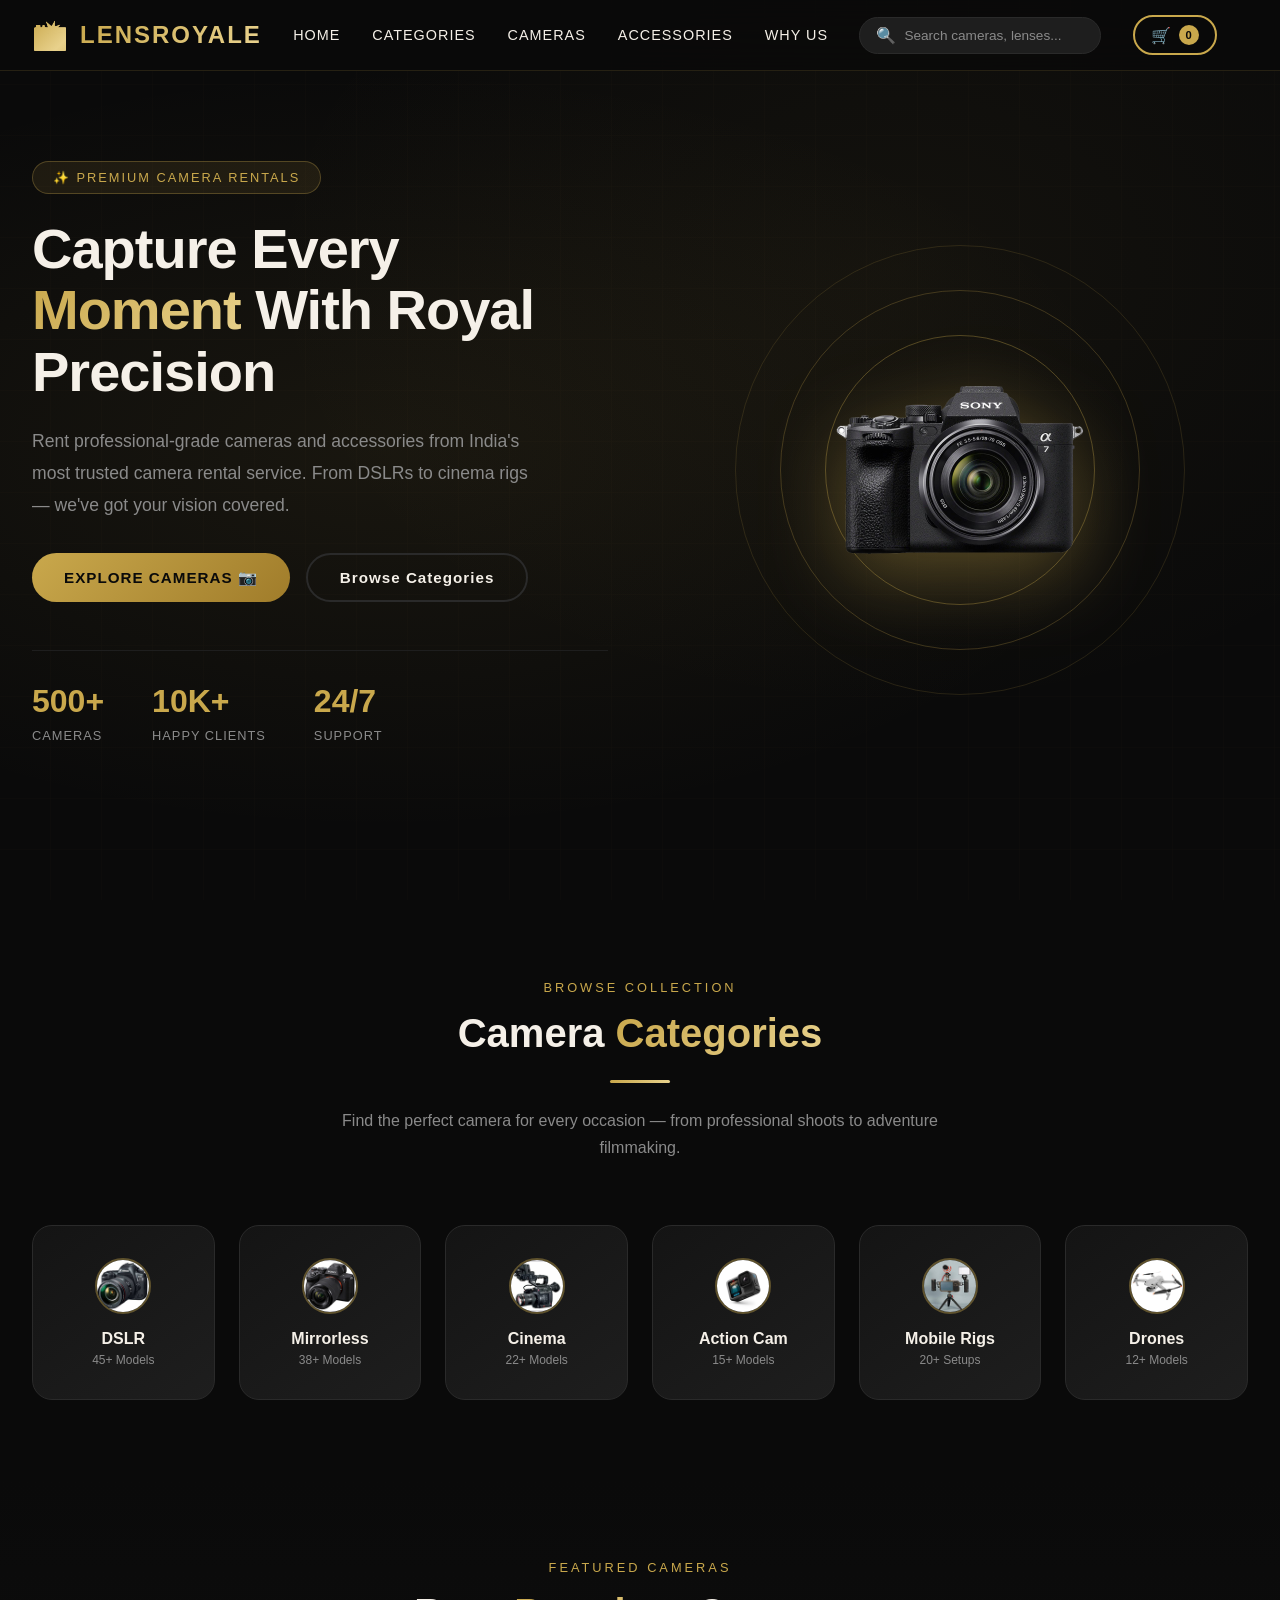
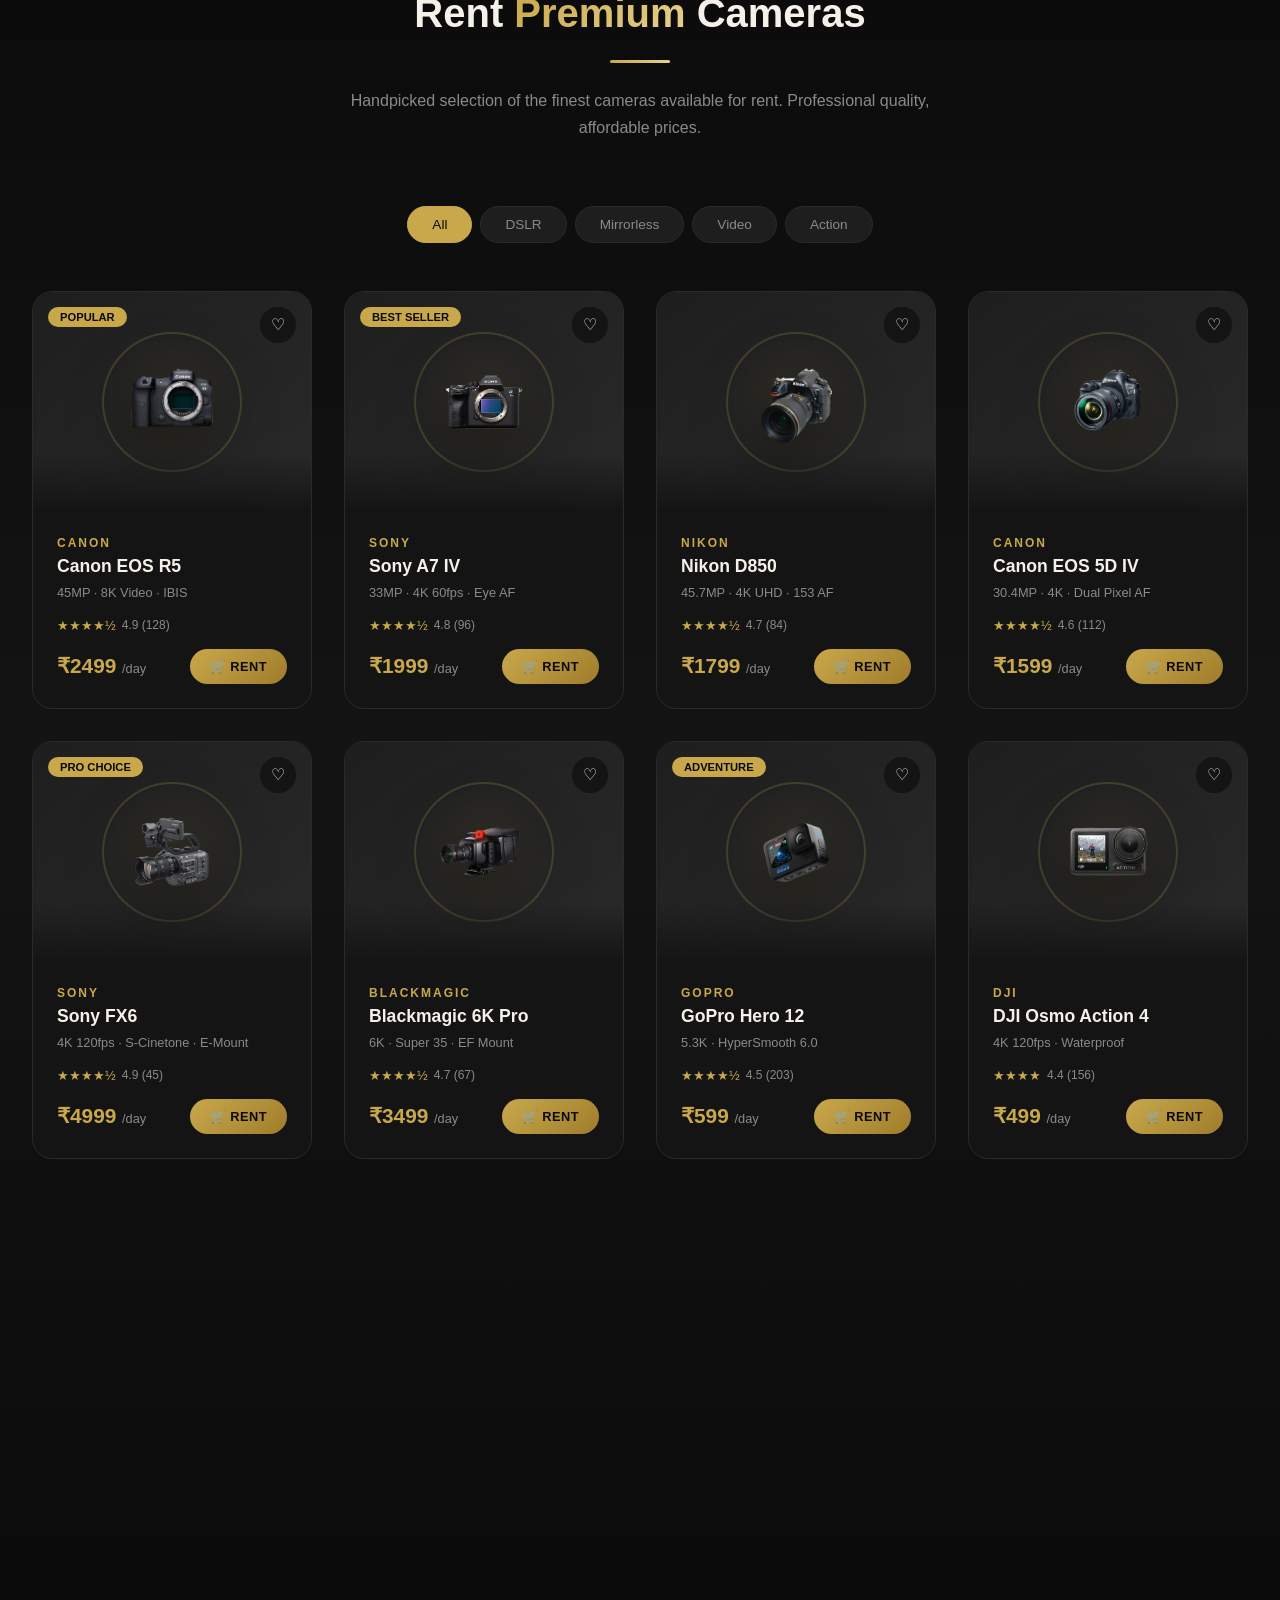
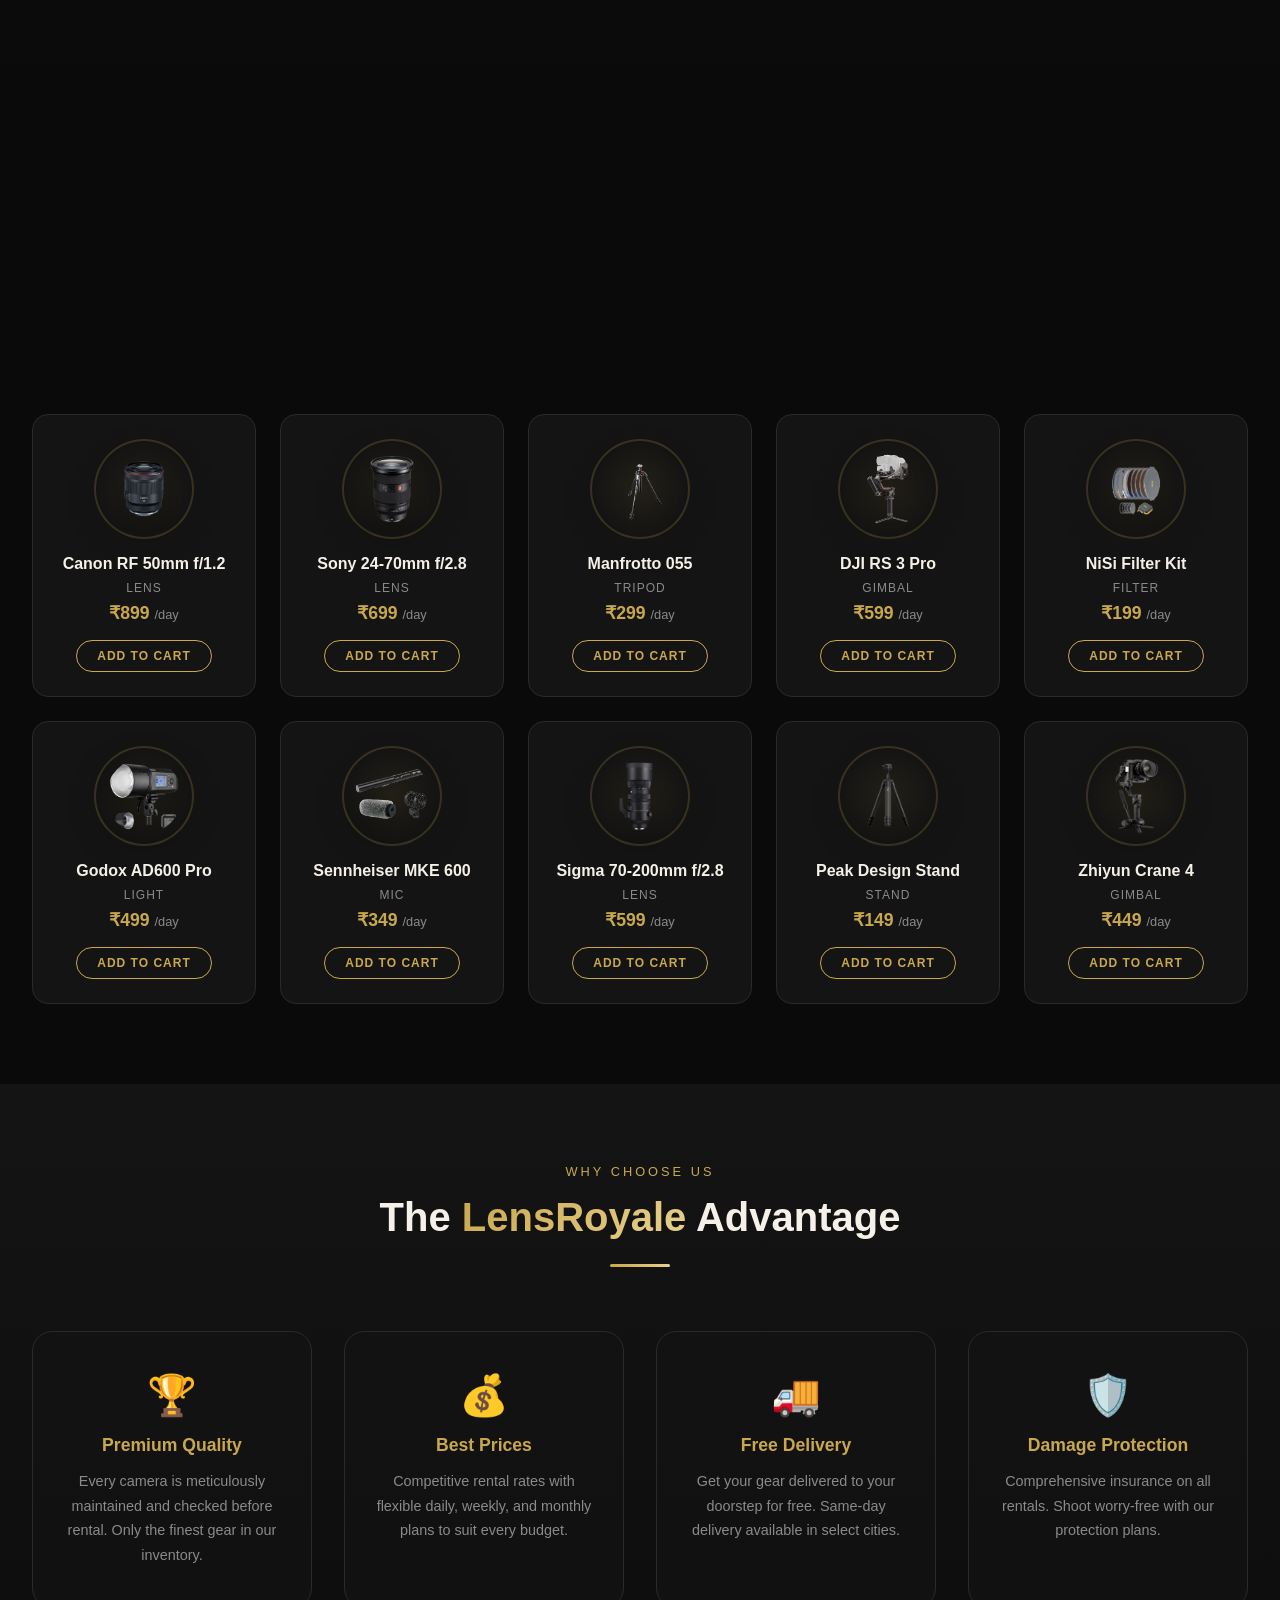
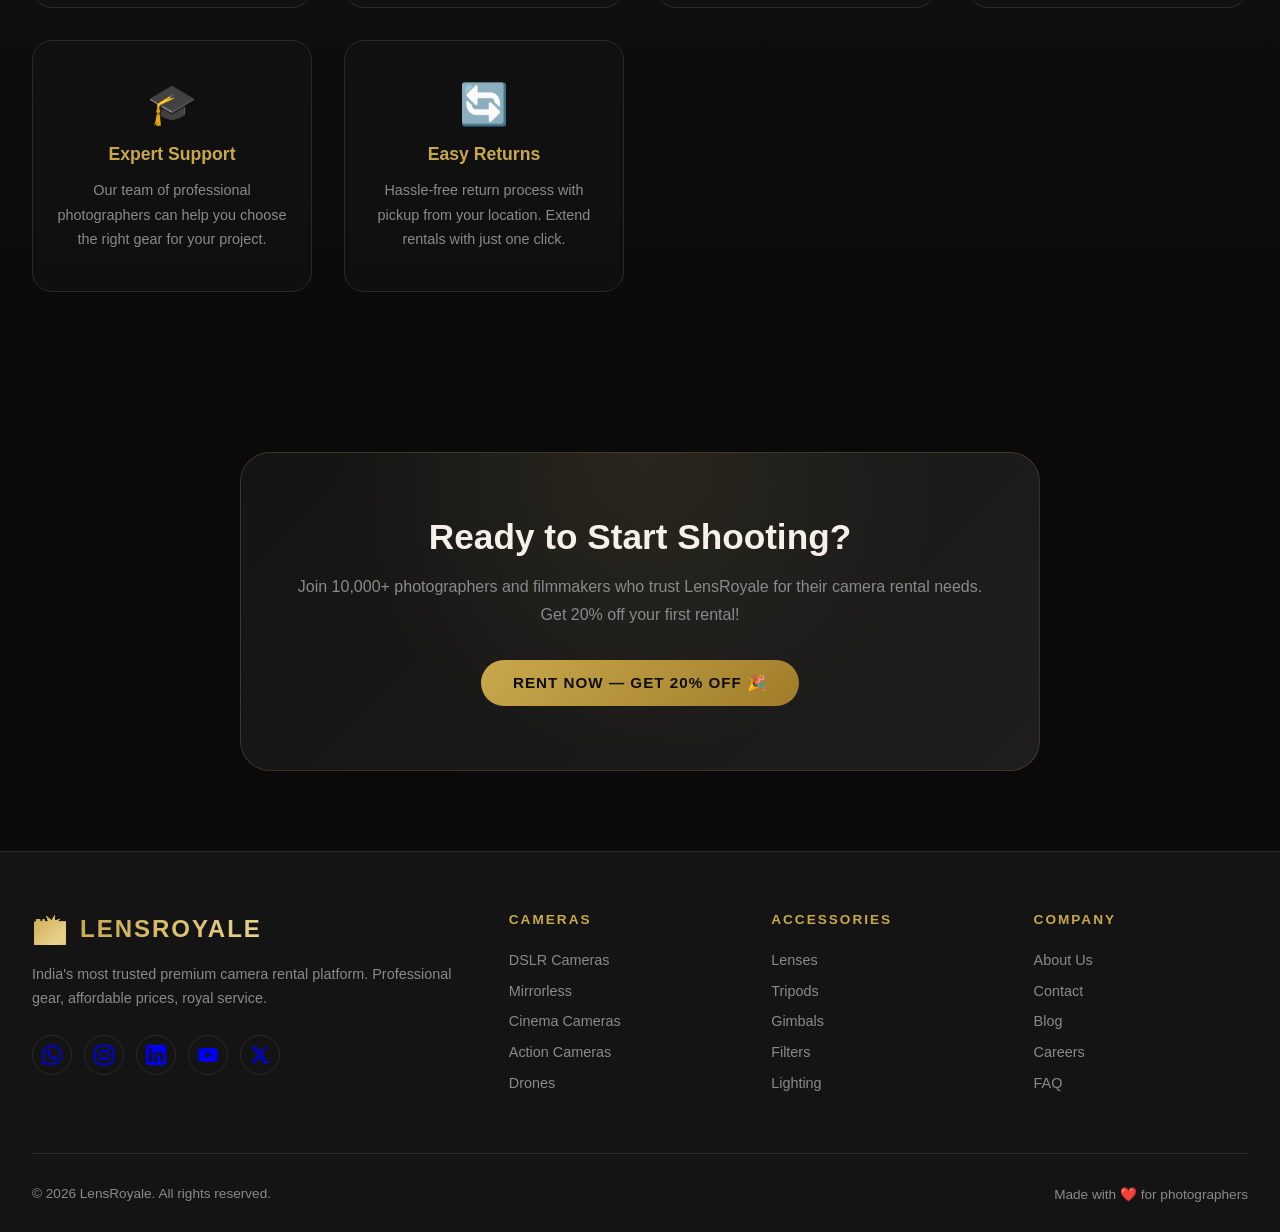
==== index.html @ 099c9585 "Initial Commit - frontend layout and images" ====
﻿<!DOCTYPE html>
<html lang="en">

<head>
    <meta charset="UTF-8">
    <meta name="viewport" content="width=device-width, initial-scale=1.0">
    <title>LensRoyale - Premium Camera Rentals</title>
    <link rel="stylesheet" href="style.css">
</head>

<body>

    <!-- Navigation -->
    <nav id="navbar">
        <div class="nav-container">
            <a href="#" class="logo">
                <span class="logo-icon">📸</span>
                <span>LENSROYALE</span>
            </a>
            <ul class="nav-links">
                <li><a href="#home">Home</a></li>
                <li><a href="#categories">Categories</a></li>
                <li><a href="#products">Cameras</a></li>
                <li><a href="#accessories">Accessories</a></li>
                <li><a href="#features">Why Us</a></li>
            </ul>
            <div class="search-bar">
                <span class="search-icon">🔍</span>
                <input type="text" placeholder="Search cameras, lenses..." id="searchInput">
            </div>
            <button class="cart-btn" id="cartBtn" onclick="openCart()">
                🛒 <span class="cart-count" id="cartCount">0</span>
            </button>
            <div class="nav-right-mobile">
                <button class="mobile-cart-btn" id="mobileCartBtn" onclick="openCart()">
                    🛒
                    <span class="mobile-cart-count" id="mobileCartCount">0</span>
                </button>
                <button class="hamburger" id="hamburger">
                    <span></span>
                    <span></span>
                    <span></span>
                </button>
            </div>
        </div>
    </nav>

    <!-- Mobile Menu -->
    <div class="mobile-menu" id="mobileMenu">
        <a href="#home" onclick="closeMobile()">Home</a>
        <a href="#categories" onclick="closeMobile()">Categories</a>
        <a href="#products" onclick="closeMobile()">Cameras</a>
        <a href="#accessories" onclick="closeMobile()">Accessories</a>
        <a href="#features" onclick="closeMobile()">Why Us</a>
        <div class="mobile-search">
            <span>🔍</span>
            <input type="text" placeholder="Search cameras, lenses...">
        </div>
    </div>

    <!-- Cart Notification -->
    <div class="cart-notification" id="cartNotification">
        <span class="check">✅</span>
        <div class="text"><strong id="notifItem">Item</strong> added to cart!</div>
    </div>

    <!-- Cart Sidebar -->
    <div class="cart-overlay" id="cartOverlay" onclick="closeCart()"></div>
    <aside class="cart-sidebar" id="cartSidebar">
        <div class="cart-header">
            <h2>🛒 Your Cart <span class="item-count" id="cartItemCount">0 items</span></h2>
            <button class="cart-close" onclick="closeCart()">✕</button>
        </div>
        <div class="cart-items" id="cartItemsList">
            <!-- Cart items rendered here -->
        </div>
        <div class="cart-footer" id="cartFooter">
            <div id="cartSummary"></div>
            <button class="checkout-btn" id="checkoutBtn" onclick="proceedToCheckout()" disabled>
                🔒 Proceed to Checkout
            </button>
            <button class="clear-cart-btn" id="clearCartBtn" onclick="clearCart()">
                🗑️ Clear Entire Cart
            </button>
        </div>
    </aside>

    <!-- Checkout Success Modal -->
    <div class="checkout-modal-overlay" id="checkoutModal">
        <div class="checkout-modal">
            <span class="checkout-success-icon">🎉</span>
            <h2>Order <span class="highlight">Confirmed!</span></h2>
            <p>Your premium camera gear is being prepared for dispatch. You'll receive a confirmation email shortly.</p>
            <div class="order-id">
                <label>Order ID</label>
                <span id="orderId">LR-000000</span>
            </div>
            <button class="checkout-modal-close" onclick="closeCheckoutModal()">Continue Shopping</button>
        </div>
    </div>

    <!-- Hero Section -->
    <header class="hero" id="home">
        <div class="hero-bg"></div>
        <div class="hero-pattern"></div>
        <div class="hero-content">
            <div class="hero-text">
                <span class="hero-badge">✨ Premium Camera Rentals</span>
                <h1>Capture Every <span class="highlight">Moment</span> With Royal Precision</h1>
                <p>Rent professional-grade cameras and accessories from India's most trusted camera rental service. From
                    DSLRs to cinema rigs — we've got your vision covered.</p>
                <div class="hero-buttons">
                    <a href="#products" class="btn-primary">Explore Cameras 📷</a>
                    <a href="#categories" class="btn-secondary">Browse Categories</a>
                </div>
                <div class="hero-stats">
                    <div class="stat">
                        <h3>500+</h3>
                        <p>Cameras</p>
                    </div>
                    <div class="stat">
                        <h3>10K+</h3>
                        <p>Happy Clients</p>
                    </div>
                    <div class="stat">
                        <h3>24/7</h3>
                        <p>Support</p>
                    </div>
                </div>
            </div>
            <div class="hero-visual">
                <div class="hero-camera-display">
                    <div class="camera-ring"></div>
                    <div class="camera-ring"></div>
                    <div class="camera-ring"></div>
                    <img src="/images/hero-camera.png" class="hero-img" alt="Premium Camera">
                </div>
            </div>
        </div>
    </header>

    <!-- Categories -->
    <section id="categories">
        <div class="section-header scroll-animate">
            <span class="section-tag">Browse Collection</span>
            <h2>Camera <span class="highlight">Categories</span></h2>
            <div class="divider"></div>
            <p>Find the perfect camera for every occasion — from professional shoots to adventure filmmaking.</p>
        </div>
        <div class="categories-grid">
            <div class="category-card scroll-animate" style="transition-delay:0.1s"><img src="/images/dslr 1.jpg"
                    class="category-icon" alt="DSLR">
                <h3>DSLR</h3>
                <p>45+ Models</p>
            </div>
            <div class="category-card scroll-animate" style="transition-delay:0.2s"><img src="/images/mirrorless.jpg"
                    class="category-icon" alt="Mirrorless">
                <h3>Mirrorless</h3>
                <p>38+ Models</p>
            </div>
            <div class="category-card scroll-animate" style="transition-delay:0.3s"><img src="/images/cinema.jpg"
                    class="category-icon" alt="Cinema">
                <h3>Cinema</h3>
                <p>22+ Models</p>
            </div>
            <div class="category-card scroll-animate" style="transition-delay:0.4s"><img src="/images/action.jpg"
                    class="category-icon" alt="Action Cam">
                <h3>Action Cam</h3>
                <p>15+ Models</p>
            </div>
            <div class="category-card scroll-animate" style="transition-delay:0.5s"><img src="/images/mobile rigs.jpg"
                    class="category-icon" alt="Mobile Rigs">
                <h3>Mobile Rigs</h3>
                <p>20+ Setups</p>
            </div>
            <div class="category-card scroll-animate" style="transition-delay:0.6s"><img src="/images/drone.jpg"
                    class="category-icon" alt="Drones">
                <h3>Drones</h3>
                <p>12+ Models</p>
            </div>
        </div>
    </section>

    <!-- Products -->
    <div class="products-section" id="products">
        <div class="inner">
            <div class="section-header scroll-animate">
                <span class="section-tag">Featured Cameras</span>
                <h2>Rent <span class="highlight">Premium</span> Cameras</h2>
                <div class="divider"></div>
                <p>Handpicked selection of the finest cameras available for rent. Professional quality, affordable
                    prices.</p>
            </div>
            <div class="filter-tabs scroll-animate">
                <button class="filter-tab active" data-filter="all">All</button>
                <button class="filter-tab" data-filter="dslr">DSLR</button>
                <button class="filter-tab" data-filter="mirrorless">Mirrorless</button>
                <button class="filter-tab" data-filter="video">Video</button>
                <button class="filter-tab" data-filter="action">Action</button>
            </div>
            <div class="products-grid" id="productsGrid"></div>
        </div>
    </div>

    <!-- Accessories -->
    <section id="accessories">
        <div class="section-header scroll-animate">
            <span class="section-tag">Complete Your Kit</span>
            <h2>Camera <span class="highlight">Accessories</span></h2>
            <div class="divider"></div>
            <p>Enhance your shooting experience with our premium range of camera accessories and gear.</p>
        </div>
        <div class="accessories-grid" id="accessoriesGrid"></div>
    </section>

    <!-- Features -->
    <div class="features-section" id="features">
        <div class="section-header scroll-animate">
            <span class="section-tag">Why Choose Us</span>
            <h2>The <span class="highlight">LensRoyale</span> Advantage</h2>
            <div class="divider"></div>
        </div>
        <div class="features-grid">
            <div class="feature-card scroll-animate" style="transition-delay:0.1s"><span class="feature-icon">🏆</span>
                <h3>Premium Quality</h3>
                <p>Every camera is meticulously maintained and checked before rental. Only the finest gear in our
                    inventory.</p>
            </div>
            <div class="feature-card scroll-animate" style="transition-delay:0.2s"><span class="feature-icon">💰</span>
                <h3>Best Prices</h3>
                <p>Competitive rental rates with flexible daily, weekly, and monthly plans to suit every budget.</p>
            </div>
            <div class="feature-card scroll-animate" style="transition-delay:0.3s"><span class="feature-icon">🚚</span>
                <h3>Free Delivery</h3>
                <p>Get your gear delivered to your doorstep for free. Same-day delivery available in select cities.</p>
            </div>
            <div class="feature-card scroll-animate" style="transition-delay:0.4s"><span class="feature-icon">🛡️</span>
                <h3>Damage Protection</h3>
                <p>Comprehensive insurance on all rentals. Shoot worry-free with our protection plans.</p>
            </div>
            <div class="feature-card scroll-animate" style="transition-delay:0.5s"><span class="feature-icon">🎓</span>
                <h3>Expert Support</h3>
                <p>Our team of professional photographers can help you choose the right gear for your project.</p>
            </div>
            <div class="feature-card scroll-animate" style="transition-delay:0.6s"><span class="feature-icon">🔄</span>
                <h3>Easy Returns</h3>
                <p>Hassle-free return process with pickup from your location. Extend rentals with just one click.</p>
            </div>
        </div>
    </div>

    <!-- CTA -->
    <div class="cta-section">
        <div class="cta-inner scroll-animate">
            <h2>Ready to Start <span class="highlight">Shooting</span>?</h2>
            <p>Join 10,000+ photographers and filmmakers who trust LensRoyale for their camera rental needs. Get 20% off
                your first rental!</p>
            <a href="#products" class="btn-primary">Rent Now — Get 20% Off 🎉</a>
        </div>
    </div>

    <!-- Footer -->
    <footer>
        <div class="footer-content">
            <div class="footer-brand">
                <a href="#" class="logo"><span class="logo-icon">📸</span><span>LENSROYALE</span></a>
                <p>India's most trusted premium camera rental platform. Professional gear, affordable prices, royal
                    service.</p>
                <div class="social-links">
                    <a href="#" class="social-link" title="WhatsApp">
                        <svg viewBox="0 0 24 24" width="20" height="20" fill="currentColor">
                            <path
                                d="M12.031 0C5.395 0 .01 5.385.01 12.023c0 2.133.555 4.218 1.611 6.052L0 24l6.096-1.595c1.782 1.006 3.791 1.537 5.922 1.537h.007c6.634 0 12.022-5.384 12.022-12.021C24.047 5.343 18.667 0 12.031 0zm0 22.023h-.005c-1.815 0-3.593-.487-5.15-1.411l-.37-.219-3.82.999 1.021-3.722-.24-.383A10.024 10.024 0 0 1 1.961 12.02C1.961 6.467 6.48 1.954 12.037 1.954c5.556 0 10.076 4.516 10.076 10.068 0 5.553-4.522 10.001-10.082 10.001zM17.55 14.5c-.302-.15-1.786-.881-2.063-.981-.277-.101-.478-.15-.68.151-.202.302-.782.981-.958 1.182-.177.202-.355.227-.657.076-1.637-.811-2.822-1.558-3.921-3.411-.237-.4-.027-.611.123-.761.135-.136.302-.353.453-.529.151-.176.202-.302.302-.503.1-.202.05-.378-.025-.529-.076-.151-.68-1.638-.932-2.242-.245-.588-.495-.508-.68-.517-.176-.008-.378-.01-.58-.01-.202 0-.529.076-.806.378-.277.302-1.058 1.033-1.058 2.52 0 1.487 1.083 2.924 1.234 3.125.151.202 2.128 3.25 5.155 4.552 2.158.932 2.898.813 3.427.737.59-.084 1.786-.73 2.038-1.436.252-.705.252-1.31.176-1.436-.076-.126-.277-.202-.58-.353z" />
                        </svg>
                    </a>
                    <a href="#" class="social-link" title="Instagram">
                        <svg viewBox="0 0 24 24" width="20" height="20" fill="currentColor">
                            <path
                                d="M12 2.163c3.204 0 3.584.012 4.85.07 3.252.148 4.771 1.691 4.919 4.919.058 1.265.069 1.645.069 4.849 0 3.205-.012 3.584-.069 4.849-.149 3.225-1.664 4.771-4.919 4.919-1.266.058-1.644.07-4.85.07-3.204 0-3.584-.012-4.849-.07-3.26-.149-4.771-1.699-4.919-4.92-.058-1.265-.07-1.644-.07-4.849 0-3.204.013-3.583.07-4.849.149-3.227 1.664-4.771 4.919-4.919 1.266-.057 1.645-.069 4.849-.069zM12 0C8.741 0 8.333.014 7.053.072 2.695.272.273 2.69.073 7.052.014 8.333 0 8.741 0 12c0 3.259.014 3.668.072 4.948.2 4.358 2.618 6.78 6.98 6.98C8.333 23.986 8.741 24 12 24c3.259 0 3.668-.014 4.948-.072 4.354-.2 6.782-2.618 6.979-6.98.059-1.28.073-1.689.073-4.948 0-3.259-.014-3.667-.072-4.947-.196-4.354-2.617-6.78-6.979-6.98C15.668.014 15.259 0 12 0zm0 5.838a6.162 6.162 0 100 12.324 6.162 6.162 0 000-12.324zM12 16a4 4 0 110-8 4 4 0 010 8zm6.406-11.845a1.44 1.44 0 100 2.881 1.44 1.44 0 000-2.881z" />
                        </svg>
                    </a>
                    <a href="#" class="social-link" title="LinkedIn">
                        <svg viewBox="0 0 24 24" width="20" height="20" fill="currentColor">
                            <path
                                d="M20.447 20.452h-3.554v-5.569c0-1.328-.027-3.037-1.852-3.037-1.853 0-2.136 1.445-2.136 2.939v5.667H9.351V9h3.414v1.561h.046c.477-.9 1.637-1.85 3.37-1.85 3.601 0 4.267 2.37 4.267 5.455v6.286zM5.337 7.433c-1.144 0-2.063-.926-2.063-2.065 0-1.138.92-2.063 2.063-2.063 1.14 0 2.064.925 2.064 2.063 0 1.139-.925 2.065-2.064 2.065zm1.782 13.019H3.555V9h3.564v11.452zM22.225 0H1.771C.792 0 0 .774 0 1.729v20.542C0 23.227.792 24 1.771 24h20.451C23.2 24 24 23.227 24 22.271V1.729C24 .774 23.2 0 22.222 0h.003z" />
                        </svg>
                    </a>
                    <a href="#" class="social-link" title="YouTube">
                        <svg viewBox="0 0 24 24" width="20" height="20" fill="currentColor">
                            <path
                                d="M23.498 6.186a3.016 3.016 0 0 0-2.122-2.136C19.505 3.545 12 3.545 12 3.545s-7.505 0-9.377.505A3.017 3.017 0 0 0 .502 6.186C0 8.07 0 12 0 12s0 3.93.502 5.814a3.016 3.016 0 0 0 2.122 2.136c1.871.505 9.376.505 9.376.505s7.505 0 9.377-.505a3.015 3.015 0 0 0 2.122-2.136C24 15.93 24 12 24 12s0-3.93-.502-5.814zM9.545 15.568V8.432L15.818 12l-6.273 3.568z" />
                        </svg>
                    </a>
                    <a href="#" class="social-link" title="Twitter">
                        <svg viewBox="0 0 24 24" width="20" height="20" fill="currentColor">
                            <path
                                d="M18.244 2.25h3.308l-7.227 8.26 8.502 11.24H16.17l-5.214-6.817L4.99 21.75H1.68l7.73-8.835L1.254 2.25H8.08l4.713 6.231zm-1.161 17.52h1.833L7.084 4.126H5.117z" />
                        </svg>
                    </a>
                </div>
            </div>
            <div class="footer-column">
                <h4>Cameras</h4>
                <ul>
                    <li><a href="#">DSLR Cameras</a></li>
                    <li><a href="#">Mirrorless</a></li>
                    <li><a href="#">Cinema Cameras</a></li>
                    <li><a href="#">Action Cameras</a></li>
                    <li><a href="#">Drones</a></li>
                </ul>
            </div>
            <div class="footer-column">
                <h4>Accessories</h4>
                <ul>
                    <li><a href="#">Lenses</a></li>
                    <li><a href="#">Tripods</a></li>
                    <li><a href="#">Gimbals</a></li>
                    <li><a href="#">Filters</a></li>
                    <li><a href="#">Lighting</a></li>
                </ul>
            </div>
            <div class="footer-column">
                <h4>Company</h4>
                <ul>
                    <li><a href="#">About Us</a></li>
                    <li><a href="#">Contact</a></li>
                    <li><a href="#">Blog</a></li>
                    <li><a href="#">Careers</a></li>
                    <li><a href="#">FAQ</a></li>
                </ul>
            </div>
        </div>
        <div class="footer-bottom">
            <p>© 2026 LensRoyale. All rights reserved.</p>
            <p>Made with ❤️ for photographers</p>
        </div>
    </footer>

    <button class="back-to-top" id="backToTop">⬆</button>

    <script src="script.js"></script>
</body>

</html>
---- style.css ----
﻿        * {
            margin: 0;
            padding: 0;
            box-sizing: border-box;
        }

        :root {
            --gold: #c9a84c;
            --gold-light: #e8d18c;
            --gold-dark: #a07c2a;
            --dark: #0a0a0a;
            --dark-2: #141414;
            --dark-3: #1e1e1e;
            --dark-4: #2a2a2a;
            --cream: #f5f0e8;
            --white: #ffffff;
            --text-muted: #8a8a8a;
            --red: #e74c3c;
            --green: #27ae60;
        }

        html {
            scroll-behavior: smooth;
            font-size: 16px;
        }

        body {
            font-family: 'Segoe UI', Tahoma, Geneva, Verdana, sans-serif;
            background: var(--dark);
            color: var(--cream);
            overflow-x: hidden;
            min-height: 100vh;
            width: 100%;
        }

        ::-webkit-scrollbar {
            width: 8px;
        }

        ::-webkit-scrollbar-track {
            background: var(--dark);
        }

        ::-webkit-scrollbar-thumb {
            background: var(--gold-dark);
            border-radius: 4px;
        }

        @keyframes fadeInUp {
            from {
                opacity: 0;
                transform: translateY(40px);
            }

            to {
                opacity: 1;
                transform: translateY(0);
            }
        }

        @keyframes fadeInLeft {
            from {
                opacity: 0;
                transform: translateX(-40px);
            }

            to {
                opacity: 1;
                transform: translateX(0);
            }
        }

        @keyframes fadeInRight {
            from {
                opacity: 0;
                transform: translateX(40px);
            }

            to {
                opacity: 1;
                transform: translateX(0);
            }
        }

        @keyframes shimmer {
            0% {
                background-position: -200% center;
            }

            100% {
                background-position: 200% center;
            }
        }

        @keyframes float {

            0%,
            100% {
                transform: translateY(0);
            }

            50% {
                transform: translateY(-10px);
            }
        }

        @keyframes cartBounce {
            0% {
                transform: scale(1);
            }

            30% {
                transform: scale(1.3);
            }

            50% {
                transform: scale(0.9);
            }

            70% {
                transform: scale(1.1);
            }

            100% {
                transform: scale(1);
            }
        }

        @keyframes slideDown {
            from {
                opacity: 0;
                transform: translateY(-20px);
            }

            to {
                opacity: 1;
                transform: translateY(0);
            }
        }

        @keyframes slideInRight {
            from {
                transform: translateX(100%);
            }

            to {
                transform: translateX(0);
            }
        }

        @keyframes slideOutRight {
            from {
                transform: translateX(0);
            }

            to {
                transform: translateX(100%);
            }
        }

        @keyframes removeItem {
            to {
                opacity: 0;
                transform: translateX(80px);
                height: 0;
                padding: 0;
                margin: 0;
                overflow: hidden;
            }
        }

        @keyframes popIn {
            0% {
                transform: scale(0.8);
                opacity: 0;
            }

            60% {
                transform: scale(1.05);
            }

            100% {
                transform: scale(1);
                opacity: 1;
            }
        }

        @keyframes checkmark {
            0% {
                transform: scale(0) rotate(-45deg);
                opacity: 0;
            }

            50% {
                transform: scale(1.2) rotate(0deg);
            }

            100% {
                transform: scale(1) rotate(0deg);
                opacity: 1;
            }
        }

        .scroll-animate {
            opacity: 0;
            transform: translateY(40px);
            transition: all 0.8s cubic-bezier(0.4, 0, 0.2, 1);
        }

        .scroll-animate.visible {
            opacity: 1;
            transform: translateY(0);
        }

        /* Navigation */
        nav {
            position: fixed;
            top: 0;
            left: 0;
            width: 100%;
            z-index: 1000;
            background: rgba(10, 10, 10, 0.85);
            backdrop-filter: blur(20px);
            border-bottom: 1px solid rgba(201, 168, 76, 0.15);
            transition: all 0.3s ease;
        }

        nav.scrolled {
            background: rgba(10, 10, 10, 0.95);
            box-shadow: 0 4px 30px rgba(0, 0, 0, 0.5);
        }

        .nav-container {
            max-width: 1400px;
            margin: 0 auto;
            padding: 0 2rem;
            display: flex;
            align-items: center;
            justify-content: space-between;
            height: 70px;
        }

        .logo {
            display: flex;
            align-items: center;
            gap: 10px;
            text-decoration: none;
            color: var(--gold);
            font-size: 1.5rem;
            font-weight: 700;
            letter-spacing: 2px;
        }

        .logo-icon {
            font-size: 1.8rem;
        }

        .logo span {
            background: linear-gradient(135deg, var(--gold), var(--gold-light), var(--gold));
            background-size: 200% auto;
            -webkit-background-clip: text;
            -webkit-text-fill-color: transparent;
            animation: shimmer 3s linear infinite;
        }

        .nav-links {
            display: flex;
            list-style: none;
            gap: 2rem;
            align-items: center;
        }

        .nav-links a {
            color: var(--cream);
            text-decoration: none;
            font-size: 0.9rem;
            font-weight: 500;
            letter-spacing: 1px;
            text-transform: uppercase;
            position: relative;
            transition: color 0.3s;
            padding: 5px 0;
        }

        .nav-links a::after {
            content: '';
            position: absolute;
            bottom: -2px;
            left: 0;
            width: 0;
            height: 2px;
            background: var(--gold);
            transition: width 0.3s ease;
        }

        .nav-links a:hover {
            color: var(--gold);
        }

        .nav-links a:hover::after {
            width: 100%;
        }

        .search-bar {
            display: flex;
            align-items: center;
            background: var(--dark-3);
            border: 1px solid var(--dark-4);
            border-radius: 50px;
            padding: 8px 16px;
            gap: 8px;
            transition: border-color 0.3s;
        }

        .search-bar:focus-within {
            border-color: var(--gold);
        }

        .search-bar input {
            background: none;
            border: none;
            color: var(--cream);
            outline: none;
            font-size: 0.85rem;
            width: 180px;
        }

        .search-bar input::placeholder {
            color: var(--text-muted);
        }

        .search-icon {
            cursor: pointer;
            font-size: 1rem;
        }

        .cart-btn {
            position: relative;
            background: none;
            border: 2px solid var(--gold);
            color: var(--gold);
            padding: 8px 16px;
            border-radius: 50px;
            cursor: pointer;
            font-size: 1rem;
            display: flex;
            align-items: center;
            gap: 8px;
            transition: all 0.3s;
            font-weight: 600;
        }

        .cart-btn:hover {
            background: var(--gold);
            color: var(--dark);
        }

        .cart-count {
            background: var(--gold);
            color: var(--dark);
            border-radius: 50%;
            width: 20px;
            height: 20px;
            display: flex;
            align-items: center;
            justify-content: center;
            font-size: 0.7rem;
            font-weight: 700;
        }

        .cart-btn:hover .cart-count {
            background: var(--dark);
            color: var(--gold);
        }

        .cart-btn.bounce {
            animation: cartBounce 0.5s ease;
        }

        .hamburger {
            display: none;
            flex-direction: column;
            cursor: pointer;
            gap: 5px;
            background: none;
            border: none;
            padding: 5px;
        }

        .hamburger span {
            width: 25px;
            height: 2px;
            background: var(--gold);
            transition: all 0.3s;
        }

        .hamburger.active span:nth-child(1) {
            transform: rotate(45deg) translate(5px, 5px);
        }

        .hamburger.active span:nth-child(2) {
            opacity: 0;
        }

        .hamburger.active span:nth-child(3) {
            transform: rotate(-45deg) translate(5px, -5px);
        }

        /* Cart Sidebar */
        .cart-overlay {
            position: fixed;
            inset: 0;
            background: rgba(0, 0, 0, 0.6);
            z-index: 2000;
            opacity: 0;
            visibility: hidden;
            transition: all 0.3s;
            backdrop-filter: blur(4px);
        }

        .cart-overlay.open {
            opacity: 1;
            visibility: visible;
        }

        .cart-sidebar {
            position: fixed;
            top: 0;
            right: 0;
            width: 440px;
            max-width: 100%;
            height: 100%;
            background: var(--dark-2);
            z-index: 2001;
            transform: translateX(100%);
            transition: transform 0.4s cubic-bezier(0.4, 0, 0.2, 1);
            display: flex;
            flex-direction: column;
            border-left: 1px solid rgba(201, 168, 76, 0.15);
        }

        .cart-sidebar.open {
            transform: translateX(0);
        }

        .cart-header {
            padding: 1.5rem 1.5rem;
            border-bottom: 1px solid var(--dark-4);
            display: flex;
            align-items: center;
            justify-content: space-between;
            flex-shrink: 0;
        }

        .cart-header h2 {
            font-size: 1.3rem;
            font-weight: 700;
            display: flex;
            align-items: center;
            gap: 10px;
        }

        .cart-header .item-count {
            background: var(--gold);
            color: var(--dark);
            border-radius: 50px;
            padding: 2px 10px;
            font-size: 0.75rem;
            font-weight: 700;
        }

        .cart-close {
            background: var(--dark-3);
            border: 1px solid var(--dark-4);
            color: var(--cream);
            width: 40px;
            height: 40px;
            border-radius: 50%;
            cursor: pointer;
            font-size: 1.2rem;
            display: flex;
            align-items: center;
            justify-content: center;
            transition: all 0.3s;
        }

        .cart-close:hover {
            border-color: var(--red);
            color: var(--red);
        }

        .cart-items {
            flex: 1;
            overflow-y: auto;
            padding: 1rem 1.5rem;
        }

        .cart-items::-webkit-scrollbar {
            width: 4px;
        }

        .cart-items::-webkit-scrollbar-thumb {
            background: var(--dark-4);
            border-radius: 2px;
        }

        .cart-empty {
            text-align: center;
            padding: 4rem 2rem;
            color: var(--text-muted);
        }

        .cart-empty-icon {
            font-size: 4rem;
            margin-bottom: 1rem;
            display: block;
            opacity: 0.5;
        }

        .cart-empty h3 {
            font-size: 1.2rem;
            color: var(--cream);
            margin-bottom: 0.5rem;
        }

        .cart-empty p {
            font-size: 0.9rem;
            line-height: 1.6;
        }

        .cart-item {
            display: flex;
            gap: 1rem;
            padding: 1rem;
            background: var(--dark-3);
            border: 1px solid var(--dark-4);
            border-radius: 16px;
            margin-bottom: 0.8rem;
            transition: all 0.3s;
            animation: popIn 0.3s ease;
        }

        .cart-item:hover {
            border-color: rgba(201, 168, 76, 0.2);
        }

        .cart-item.removing {
            animation: removeItem 0.4s ease forwards;
        }

        .cart-item-image {
            width: 70px;
            height: 70px;
            background: var(--dark-4);
            border-radius: 12px;
            display: flex;
            align-items: center;
            justify-content: center;
            font-size: 2rem;
            flex-shrink: 0;
        }

        .cart-item-details {
            flex: 1;
            min-width: 0;
        }

        .cart-item-brand {
            color: var(--gold);
            font-size: 0.65rem;
            text-transform: uppercase;
            letter-spacing: 1.5px;
            font-weight: 600;
        }

        .cart-item-name {
            font-size: 0.95rem;
            font-weight: 700;
            margin: 2px 0;
            white-space: nowrap;
            overflow: hidden;
            text-overflow: ellipsis;
        }

        .cart-item-price {
            color: var(--gold);
            font-weight: 700;
            font-size: 1rem;
        }

        .cart-item-price small {
            color: var(--text-muted);
            font-weight: 400;
            font-size: 0.75rem;
        }

        .cart-item-actions {
            display: flex;
            flex-direction: column;
            align-items: flex-end;
            justify-content: space-between;
        }

        .cart-item-remove {
            background: none;
            border: none;
            color: var(--text-muted);
            cursor: pointer;
            font-size: 0.85rem;
            padding: 4px;
            border-radius: 6px;
            transition: all 0.2s;
            width: 28px;
            height: 28px;
            display: flex;
            align-items: center;
            justify-content: center;
        }

        .cart-item-remove:hover {
            color: var(--red);
            background: rgba(231, 76, 60, 0.1);
        }

        .qty-control {
            display: flex;
            align-items: center;
            gap: 0;
            border: 1px solid var(--dark-4);
            border-radius: 8px;
            overflow: hidden;
        }

        .qty-btn {
            background: var(--dark-4);
            border: none;
            color: var(--cream);
            width: 28px;
            height: 28px;
            cursor: pointer;
            font-size: 0.9rem;
            display: flex;
            align-items: center;
            justify-content: center;
            transition: all 0.2s;
        }

        .qty-btn:hover {
            background: var(--gold);
            color: var(--dark);
        }

        .qty-value {
            width: 30px;
            text-align: center;
            font-size: 0.85rem;
            font-weight: 700;
            background: var(--dark-3);
        }

        .cart-footer {
            border-top: 1px solid var(--dark-4);
            padding: 1.5rem;
            flex-shrink: 0;
        }

        .cart-summary-row {
            display: flex;
            justify-content: space-between;
            align-items: center;
            margin-bottom: 0.6rem;
            font-size: 0.9rem;
        }

        .cart-summary-row.muted {
            color: var(--text-muted);
        }

        .cart-summary-row.total {
            font-size: 1.2rem;
            font-weight: 800;
            margin-top: 0.8rem;
            padding-top: 0.8rem;
            border-top: 1px solid var(--dark-4);
        }

        .cart-summary-row.total .amount {
            color: var(--gold);
        }

        .checkout-btn {
            width: 100%;
            background: linear-gradient(135deg, var(--gold), var(--gold-dark));
            color: var(--dark);
            border: none;
            padding: 16px;
            border-radius: 14px;
            font-size: 1rem;
            font-weight: 800;
            cursor: pointer;
            text-transform: uppercase;
            letter-spacing: 1.5px;
            transition: all 0.3s;
            margin-top: 1rem;
            display: flex;
            align-items: center;
            justify-content: center;
            gap: 10px;
        }

        .checkout-btn:hover {
            transform: translateY(-2px);
            box-shadow: 0 8px 30px rgba(201, 168, 76, 0.4);
        }

        .checkout-btn:disabled {
            opacity: 0.4;
            cursor: not-allowed;
            transform: none;
            box-shadow: none;
        }

        .clear-cart-btn {
            width: 100%;
            background: none;
            border: 1px solid var(--dark-4);
            color: var(--text-muted);
            padding: 10px;
            border-radius: 10px;
            font-size: 0.8rem;
            cursor: pointer;
            transition: all 0.3s;
            margin-top: 0.6rem;
            text-transform: uppercase;
            letter-spacing: 1px;
        }

        .clear-cart-btn:hover {
            border-color: var(--red);
            color: var(--red);
        }

        /* Checkout Modal */
        .checkout-modal-overlay {
            position: fixed;
            inset: 0;
            background: rgba(0, 0, 0, 0.75);
            z-index: 3000;
            display: flex;
            align-items: center;
            justify-content: center;
            opacity: 0;
            visibility: hidden;
            transition: all 0.3s;
            backdrop-filter: blur(8px);
            padding: 1rem;
        }

        .checkout-modal-overlay.open {
            opacity: 1;
            visibility: visible;
        }

        .checkout-modal {
            background: var(--dark-2);
            border: 1px solid rgba(201, 168, 76, 0.3);
            border-radius: 24px;
            padding: 3rem 2.5rem;
            max-width: 480px;
            width: 100%;
            text-align: center;
            transform: scale(0.8);
            transition: transform 0.4s cubic-bezier(0.4, 0, 0.2, 1);
            position: relative;
            overflow: hidden;
        }

        .checkout-modal-overlay.open .checkout-modal {
            transform: scale(1);
        }

        .checkout-modal::before {
            content: '';
            position: absolute;
            inset: 0;
            background: radial-gradient(circle at 50% 0%, rgba(201, 168, 76, 0.08), transparent 60%);
            pointer-events: none;
        }

        .checkout-success-icon {
            font-size: 4rem;
            display: block;
            margin-bottom: 1rem;
            animation: checkmark 0.6s ease 0.2s both;
        }

        .checkout-modal h2 {
            font-size: 1.5rem;
            margin-bottom: 0.5rem;
            position: relative;
        }

        .checkout-modal p {
            color: var(--text-muted);
            line-height: 1.7;
            margin-bottom: 1.5rem;
            position: relative;
        }

        .checkout-modal .order-id {
            background: var(--dark-3);
            border: 1px solid var(--dark-4);
            border-radius: 12px;
            padding: 1rem;
            margin-bottom: 1.5rem;
            position: relative;
        }

        .checkout-modal .order-id label {
            display: block;
            color: var(--text-muted);
            font-size: 0.7rem;
            text-transform: uppercase;
            letter-spacing: 2px;
            margin-bottom: 4px;
        }

        .checkout-modal .order-id span {
            color: var(--gold);
            font-weight: 800;
            font-size: 1.1rem;
            letter-spacing: 2px;
        }

        .checkout-modal-close {
            background: linear-gradient(135deg, var(--gold), var(--gold-dark));
            color: var(--dark);
            border: none;
            padding: 14px 40px;
            border-radius: 50px;
            font-size: 0.95rem;
            font-weight: 700;
            cursor: pointer;
            text-transform: uppercase;
            letter-spacing: 1px;
            transition: all 0.3s;
            position: relative;
        }

        .checkout-modal-close:hover {
            transform: translateY(-2px);
            box-shadow: 0 8px 25px rgba(201, 168, 76, 0.3);
        }

        /* Toast notification */
        .cart-notification {
            position: fixed;
            top: 90px;
            right: 20px;
            background: var(--dark-2);
            border: 1px solid var(--gold);
            border-radius: 16px;
            padding: 16px 24px;
            z-index: 1001;
            display: flex;
            align-items: center;
            gap: 12px;
            box-shadow: 0 10px 40px rgba(0, 0, 0, 0.5);
            transform: translateX(150%);
            transition: transform 0.4s ease;
        }

        .cart-notification.show {
            transform: translateX(0);
        }

        .cart-notification .check {
            font-size: 1.5rem;
        }

        .cart-notification .text {
            font-size: 0.9rem;
        }

        .cart-notification .text strong {
            color: var(--gold);
        }

        /* Hero Section */
        .hero {
            min-height: 100vh;
            display: flex;
            align-items: center;
            justify-content: center;
            position: relative;
            overflow: hidden;
            padding: 100px 2rem 60px;
        }

        .hero-bg {
            position: absolute;
            inset: 0;
            background: radial-gradient(ellipse at 30% 50%, rgba(201, 168, 76, 0.08) 0%, transparent 60%),
                radial-gradient(ellipse at 70% 30%, rgba(201, 168, 76, 0.05) 0%, transparent 50%);
        }

        .hero-pattern {
            position: absolute;
            inset: 0;
            opacity: 0.03;
            background-image: repeating-linear-gradient(0deg, transparent, transparent 50px, rgba(201, 168, 76, 0.5) 50px, rgba(201, 168, 76, 0.5) 51px),
                repeating-linear-gradient(90deg, transparent, transparent 50px, rgba(201, 168, 76, 0.5) 50px, rgba(201, 168, 76, 0.5) 51px);
        }

        .hero-content {
            max-width: 1400px;
            width: 100%;
            display: grid;
            grid-template-columns: 1fr 1fr;
            gap: 4rem;
            align-items: center;
            z-index: 1;
        }

        .hero-text {
            animation: fadeInLeft 1s ease;
        }

        .hero-badge {
            display: inline-block;
            background: rgba(201, 168, 76, 0.1);
            border: 1px solid rgba(201, 168, 76, 0.3);
            color: var(--gold);
            padding: 8px 20px;
            border-radius: 50px;
            font-size: 0.8rem;
            letter-spacing: 2px;
            text-transform: uppercase;
            margin-bottom: 1.5rem;
        }

        .hero-text h1 {
            font-size: 3.5rem;
            font-weight: 800;
            line-height: 1.1;
            margin-bottom: 1.5rem;
            letter-spacing: -1px;
        }

        .hero-text h1 .highlight {
            background: linear-gradient(135deg, var(--gold), var(--gold-light));
            -webkit-background-clip: text;
            -webkit-text-fill-color: transparent;
        }

        .hero-text p {
            font-size: 1.1rem;
            color: var(--text-muted);
            line-height: 1.8;
            margin-bottom: 2rem;
            max-width: 500px;
        }

        .hero-buttons {
            display: flex;
            gap: 1rem;
            flex-wrap: wrap;
        }

        .btn-primary {
            background: linear-gradient(135deg, var(--gold), var(--gold-dark));
            color: var(--dark);
            padding: 14px 32px;
            border: none;
            border-radius: 50px;
            font-size: 0.95rem;
            font-weight: 700;
            cursor: pointer;
            text-transform: uppercase;
            letter-spacing: 1px;
            transition: all 0.3s;
            text-decoration: none;
            display: inline-flex;
            align-items: center;
            gap: 8px;
        }

        .btn-primary:hover {
            transform: translateY(-2px);
            box-shadow: 0 10px 30px rgba(201, 168, 76, 0.3);
        }

        .btn-secondary {
            background: transparent;
            color: var(--cream);
            padding: 14px 32px;
            border: 2px solid var(--dark-4);
            border-radius: 50px;
            font-size: 0.95rem;
            font-weight: 600;
            cursor: pointer;
            letter-spacing: 1px;
            transition: all 0.3s;
            text-decoration: none;
            display: inline-flex;
            align-items: center;
            gap: 8px;
        }

        .btn-secondary:hover {
            border-color: var(--gold);
            color: var(--gold);
        }

        .hero-visual {
            display: flex;
            justify-content: center;
            align-items: center;
            animation: fadeInRight 1s ease;
        }

        .hero-camera-display {
            position: relative;
            width: 100%;
            max-width: 450px;
            aspect-ratio: 1;
            display: flex;
            align-items: center;
            justify-content: center;
        }

        .camera-ring {
            position: absolute;
            border: 1px solid rgba(201, 168, 76, 0.15);
            border-radius: 50%;
            animation: float 4s ease-in-out infinite;
        }

        .camera-ring:nth-child(1) {
            width: 100%;
            height: 100%;
        }

        .camera-ring:nth-child(2) {
            width: 80%;
            height: 80%;
            border-color: rgba(201, 168, 76, 0.25);
            animation-delay: 0.5s;
        }

        .camera-ring:nth-child(3) {
            width: 60%;
            height: 60%;
            border-color: rgba(201, 168, 76, 0.35);
            animation-delay: 1s;
        }

        .hero-img {
            max-width: 250px;
            max-height: 250px;
            object-fit: contain;
            z-index: 1;
            animation: float 3s ease-in-out infinite;
            filter: drop-shadow(0 20px 40px rgba(201, 168, 76, 0.4));
        }

        .hero-stats {
            display: flex;
            gap: 3rem;
            margin-top: 3rem;
            padding-top: 2rem;
            border-top: 1px solid var(--dark-3);
        }

        .stat h3 {
            font-size: 2rem;
            color: var(--gold);
            font-weight: 800;
        }

        .stat p {
            font-size: 0.8rem;
            color: var(--text-muted);
            text-transform: uppercase;
            letter-spacing: 1px;
            margin-top: 4px;
        }

        /* Sections */
        section {
            padding: 80px 2rem;
            max-width: 1400px;
            margin: 0 auto;
        }

        .section-header {
            text-align: center;
            margin-bottom: 4rem;
        }

        .section-tag {
            color: var(--gold);
            font-size: 0.8rem;
            letter-spacing: 3px;
            text-transform: uppercase;
            margin-bottom: 1rem;
            display: block;
        }

        .section-header h2 {
            font-size: 2.5rem;
            font-weight: 800;
            margin-bottom: 1rem;
        }

        .section-header h2 .highlight {
            background: linear-gradient(135deg, var(--gold), var(--gold-light));
            -webkit-background-clip: text;
            -webkit-text-fill-color: transparent;
        }

        .section-header p {
            color: var(--text-muted);
            max-width: 600px;
            margin: 0 auto;
            line-height: 1.7;
        }

        .divider {
            width: 60px;
            height: 3px;
            background: linear-gradient(90deg, var(--gold), var(--gold-light));
            margin: 1.5rem auto;
            border-radius: 2px;
        }

        /* Categories */
        .categories-grid {
            display: grid;
            grid-template-columns: repeat(auto-fit, minmax(180px, 1fr));
            gap: 1.5rem;
        }

        .category-card {
            background: linear-gradient(145deg, var(--dark-2), var(--dark-3));
            border: 1px solid var(--dark-4);
            border-radius: 20px;
            padding: 2rem 1.5rem;
            text-align: center;
            cursor: pointer;
            transition: all 0.4s cubic-bezier(0.4, 0, 0.2, 1);
            position: relative;
            overflow: hidden;
        }

        .category-card::before {
            content: '';
            position: absolute;
            inset: 0;
            background: linear-gradient(135deg, rgba(201, 168, 76, 0.1), transparent);
            opacity: 0;
            transition: opacity 0.3s;
        }

        .category-card:hover {
            transform: translateY(-8px);
            border-color: var(--gold);
            box-shadow: 0 20px 40px rgba(0, 0, 0, 0.4), 0 0 30px rgba(201, 168, 76, 0.1);
        }

        .category-card:hover::before {
            opacity: 1;
        }

        .category-icon {
            width: 56px;
            height: 56px;
            object-fit: cover;
            border-radius: 50%;
            display: block;
            margin: 0 auto 1rem;
            border: 2px solid rgba(201, 168, 76, 0.4);
        }

        .category-card h3 {
            font-size: 1rem;
            font-weight: 600;
            margin-bottom: 0.3rem;
        }

        .category-card p {
            font-size: 0.75rem;
            color: var(--text-muted);
        }

        /* Products */
        .products-section {
            background: linear-gradient(180deg, var(--dark), var(--dark-2), var(--dark));
            max-width: 100%;
            padding: 80px 2rem;
        }

        .products-section .inner {
            max-width: 1400px;
            margin: 0 auto;
        }

        .filter-tabs {
            display: flex;
            justify-content: center;
            gap: 0.5rem;
            margin-bottom: 3rem;
            flex-wrap: wrap;
        }

        .filter-tab {
            background: var(--dark-3);
            border: 1px solid var(--dark-4);
            color: var(--text-muted);
            padding: 10px 24px;
            border-radius: 50px;
            cursor: pointer;
            font-size: 0.85rem;
            font-weight: 500;
            transition: all 0.3s;
        }

        .filter-tab:hover,
        .filter-tab.active {
            background: var(--gold);
            color: var(--dark);
            border-color: var(--gold);
        }

        .products-grid {
            display: grid;
            grid-template-columns: repeat(auto-fill, minmax(280px, 1fr));
            gap: 2rem;
        }

        .product-card {
            background: var(--dark-2);
            border: 1px solid var(--dark-4);
            border-radius: 20px;
            overflow: hidden;
            transition: all 0.4s cubic-bezier(0.4, 0, 0.2, 1);
            position: relative;
        }

        .product-card:hover {
            transform: translateY(-5px);
            border-color: rgba(201, 168, 76, 0.3);
            box-shadow: 0 20px 50px rgba(0, 0, 0, 0.5);
        }

        .product-badge {
            position: absolute;
            top: 15px;
            left: 15px;
            background: var(--gold);
            color: var(--dark);
            padding: 4px 12px;
            border-radius: 50px;
            font-size: 0.7rem;
            font-weight: 700;
            text-transform: uppercase;
            z-index: 2;
        }

        .product-wishlist {
            position: absolute;
            top: 15px;
            right: 15px;
            background: rgba(10, 10, 10, 0.6);
            backdrop-filter: blur(10px);
            border: none;
            color: var(--cream);
            width: 36px;
            height: 36px;
            border-radius: 50%;
            cursor: pointer;
            font-size: 1rem;
            display: flex;
            align-items: center;
            justify-content: center;
            transition: all 0.3s;
            z-index: 2;
        }

        .product-wishlist:hover,
        .product-wishlist.liked {
            color: #ff4757;
            background: rgba(255, 71, 87, 0.1);
        }

        .product-image {
            height: 220px;
            display: flex;
            align-items: center;
            justify-content: center;
            background: linear-gradient(145deg, var(--dark-3), var(--dark-4));
            position: relative;
            overflow: hidden;
        }

        .product-image .camera-img {
            width: 140px;
            height: 140px;
            object-fit: contain;
            transition: all 0.5s;
            border-radius: 50%;
            border: 2px solid rgba(201, 168, 76, 0.2);
            padding: 15px;
            background: radial-gradient(circle at center, rgba(201, 168, 76, 0.1) 0%, transparent 70%);
            /* If your PNG has a transparent background, this drop-shadow will make it pop like a 3D emoji */
            filter: drop-shadow(0 15px 25px rgba(0, 0, 0, 0.6));
        }

        .product-card:hover .camera-img {
            transform: scale(1.1) rotate(-3deg);
            border-color: var(--gold);
            filter: drop-shadow(0 20px 30px rgba(0, 0, 0, 0.8));
        }

        .product-image-overlay {
            position: absolute;
            bottom: 0;
            left: 0;
            right: 0;
            height: 60px;
            background: linear-gradient(transparent, var(--dark-2));
        }

        .product-info {
            padding: 1.5rem;
        }

        .product-brand {
            color: var(--gold);
            font-size: 0.75rem;
            text-transform: uppercase;
            letter-spacing: 2px;
            font-weight: 600;
        }

        .product-name {
            font-size: 1.1rem;
            font-weight: 700;
            margin: 6px 0;
        }

        .product-specs {
            font-size: 0.8rem;
            color: var(--text-muted);
            margin-bottom: 1rem;
            line-height: 1.5;
        }

        .product-rating {
            display: flex;
            align-items: center;
            gap: 6px;
            margin-bottom: 1rem;
        }

        .stars {
            color: var(--gold);
            font-size: 0.8rem;
        }

        .rating-text {
            color: var(--text-muted);
            font-size: 0.75rem;
        }

        .product-footer {
            display: flex;
            align-items: center;
            justify-content: space-between;
        }

        .product-price {
            font-size: 1.3rem;
            font-weight: 800;
            color: var(--gold);
        }

        .product-price span {
            font-size: 0.8rem;
            color: var(--text-muted);
            font-weight: 400;
        }

        .add-to-cart {
            background: linear-gradient(135deg, var(--gold), var(--gold-dark));
            color: var(--dark);
            border: none;
            padding: 10px 20px;
            border-radius: 50px;
            cursor: pointer;
            font-size: 0.8rem;
            font-weight: 700;
            display: flex;
            align-items: center;
            gap: 6px;
            transition: all 0.3s;
            text-transform: uppercase;
            letter-spacing: 0.5px;
        }

        .add-to-cart:hover {
            transform: scale(1.05);
            box-shadow: 0 5px 20px rgba(201, 168, 76, 0.4);
        }

        .add-to-cart.added {
            background: var(--green);
            color: white;
        }

        /* Accessories */
        .accessories-grid {
            display: grid;
            grid-template-columns: repeat(auto-fill, minmax(200px, 1fr));
            gap: 1.5rem;
        }

        .accessory-card {
            background: var(--dark-2);
            border: 1px solid var(--dark-4);
            border-radius: 16px;
            padding: 1.5rem;
            text-align: center;
            transition: all 0.4s;
            cursor: pointer;
        }

        .accessory-card:hover {
            border-color: var(--gold);
            transform: translateY(-5px);
            box-shadow: 0 15px 30px rgba(0, 0, 0, 0.3);
        }

        .accessory-emoji {
            font-size: 3rem;
            display: block;
            margin-bottom: 1rem;
        }

        .accessory-img {
            width: 100px;
            height: 100px;
            object-fit: contain;
            transition: all 0.5s;
            border-radius: 50%;
            border: 2px solid rgba(201, 168, 76, 0.2);
            padding: 10px;
            background: radial-gradient(circle at center, rgba(201, 168, 76, 0.1) 0%, transparent 70%);
            filter: drop-shadow(0 10px 15px rgba(0, 0, 0, 0.5));
            margin: 0 auto 1rem auto;
            display: block;
        }

        .accessory-card h3 {
            font-size: 1rem;
            margin-bottom: 0.5rem;
        }

        .accessory-card .price {
            color: var(--gold);
            font-weight: 700;
            font-size: 1.1rem;
            margin-bottom: 1rem;
        }

        .accessory-card .price span {
            font-size: 0.8rem;
            color: var(--text-muted);
            font-weight: 400;
        }

        .btn-small {
            background: transparent;
            border: 1px solid var(--gold);
            color: var(--gold);
            padding: 8px 20px;
            border-radius: 50px;
            cursor: pointer;
            font-size: 0.75rem;
            font-weight: 600;
            transition: all 0.3s;
            text-transform: uppercase;
            letter-spacing: 1px;
        }

        .btn-small:hover {
            background: var(--gold);
            color: var(--dark);
        }

        .btn-small.added {
            background: var(--green);
            color: white;
            border-color: var(--green);
        }

        /* Features */
        .features-section {
            background: linear-gradient(180deg, var(--dark-2), var(--dark));
            max-width: 100%;
            padding: 80px 2rem;
        }

        .features-grid {
            display: grid;
            grid-template-columns: repeat(auto-fit, minmax(250px, 1fr));
            gap: 2rem;
            max-width: 1400px;
            margin: 0 auto;
        }

        .feature-card {
            text-align: center;
            padding: 2.5rem 1.5rem;
            border-radius: 20px;
            background: rgba(20, 20, 20, 0.5);
            border: 1px solid var(--dark-4);
            transition: all 0.3s;
        }

        .feature-card:hover {
            border-color: rgba(201, 168, 76, 0.2);
            background: rgba(201, 168, 76, 0.03);
        }

        .feature-icon {
            font-size: 2.5rem;
            margin-bottom: 1rem;
            display: block;
        }

        .feature-card h3 {
            font-size: 1.1rem;
            margin-bottom: 0.8rem;
            color: var(--gold);
        }

        .feature-card p {
            color: var(--text-muted);
            font-size: 0.9rem;
            line-height: 1.7;
        }

        /* CTA */
        .cta-section {
            text-align: center;
            padding: 80px 2rem;
            max-width: 100%;
        }

        .cta-inner {
            max-width: 800px;
            margin: 0 auto;
            background: linear-gradient(135deg, var(--dark-2), var(--dark-3));
            border: 1px solid rgba(201, 168, 76, 0.2);
            border-radius: 30px;
            padding: 4rem 3rem;
            position: relative;
            overflow: hidden;
        }

        .cta-inner::before {
            content: '';
            position: absolute;
            inset: 0;
            background: radial-gradient(circle at 50% 0%, rgba(201, 168, 76, 0.1), transparent 60%);
        }

        .cta-inner h2 {
            font-size: 2.2rem;
            margin-bottom: 1rem;
            position: relative;
        }

        .cta-inner p {
            color: var(--text-muted);
            margin-bottom: 2rem;
            position: relative;
            line-height: 1.7;
        }

        /* Footer */
        footer {
            background: var(--dark-2);
            border-top: 1px solid var(--dark-4);
            padding: 60px 2rem 30px;
            max-width: 100%;
        }

        .footer-content {
            max-width: 1400px;
            margin: 0 auto;
            display: grid;
            grid-template-columns: 2fr 1fr 1fr 1fr;
            gap: 3rem;
        }

        .footer-brand .logo {
            margin-bottom: 1rem;
        }

        .footer-brand p {
            color: var(--text-muted);
            font-size: 0.9rem;
            line-height: 1.7;
            margin-bottom: 1.5rem;
        }

        .social-links {
            display: flex;
            gap: 12px;
        }

        .social-link {
            width: 40px;
            height: 40px;
            border: 1px solid var(--dark-4);
            border-radius: 50%;
            display: flex;
            align-items: center;
            justify-content: center;
            font-size: 1.1rem;
            cursor: pointer;
            transition: all 0.3s;
            text-decoration: none;
        }

        .social-link:hover {
            border-color: var(--gold);
            background: rgba(201, 168, 76, 0.1);
            transform: translateY(-3px);
        }

        .footer-column h4 {
            color: var(--gold);
            font-size: 0.85rem;
            text-transform: uppercase;
            letter-spacing: 2px;
            margin-bottom: 1.5rem;
        }

        .footer-column ul {
            list-style: none;
        }

        .footer-column li {
            margin-bottom: 0.8rem;
        }

        .footer-column a {
            color: var(--text-muted);
            text-decoration: none;
            font-size: 0.9rem;
            transition: color 0.3s;
        }

        .footer-column a:hover {
            color: var(--gold);
        }

        .footer-bottom {
            max-width: 1400px;
            margin: 3rem auto 0;
            padding-top: 2rem;
            border-top: 1px solid var(--dark-4);
            display: flex;
            justify-content: space-between;
            align-items: center;
            flex-wrap: wrap;
            gap: 1rem;
        }

        .footer-bottom p {
            color: var(--text-muted);
            font-size: 0.85rem;
        }

        .back-to-top {
            position: fixed;
            bottom: 30px;
            right: 30px;
            background: var(--gold);
            color: var(--dark);
            width: 45px;
            height: 45px;
            border-radius: 50%;
            border: none;
            cursor: pointer;
            font-size: 1.2rem;
            display: flex;
            align-items: center;
            justify-content: center;
            z-index: 100;
            opacity: 0;
            transform: translateY(20px);
            transition: all 0.3s;
            box-shadow: 0 5px 20px rgba(201, 168, 76, 0.3);
        }

        .back-to-top.visible {
            opacity: 1;
            transform: translateY(0);
        }

        .back-to-top:hover {
            transform: translateY(-3px);
        }

        /* Mobile Menu */
        .mobile-menu {
            display: none;
            position: fixed;
            top: 70px;
            left: 0;
            right: 0;
            background: rgba(10, 10, 10, 0.98);
            backdrop-filter: blur(20px);
            padding: 2rem;
            z-index: 999;
            border-bottom: 1px solid var(--dark-4);
            animation: slideDown 0.3s ease;
        }

        .mobile-menu.active {
            display: block;
        }

        .mobile-menu a {
            display: block;
            color: var(--cream);
            text-decoration: none;
            padding: 12px 0;
            font-size: 1.1rem;
            border-bottom: 1px solid var(--dark-4);
            transition: color 0.3s;
        }

        .mobile-menu a:hover {
            color: var(--gold);
        }

        .mobile-search {
            display: flex;
            align-items: center;
            background: var(--dark-3);
            border: 1px solid var(--dark-4);
            border-radius: 50px;
            padding: 12px 20px;
            gap: 10px;
            margin-top: 1rem;
        }

        .mobile-search input {
            background: none;
            border: none;
            color: var(--cream);
            outline: none;
            font-size: 1rem;
            width: 100%;
        }

        .mobile-cart-btn {
            display: none;
        }

        /* Responsive */
        @media (max-width: 1024px) {
            .hero-content {
                grid-template-columns: 1fr;
                text-align: center;
                gap: 2rem;
            }

            .hero-text p {
                margin: 0 auto 2rem;
            }

            .hero-buttons {
                justify-content: center;
            }

            .hero-stats {
                justify-content: center;
            }

            .hero-camera-display {
                max-width: 300px;
                margin: 0 auto;
            }

            .hero-emoji {
                font-size: 6rem;
            }

            .footer-content {
                grid-template-columns: 1fr 1fr;
            }
        }

        @media (max-width: 768px) {

            .nav-links,
            .search-bar,
            .cart-btn {
                display: none;
            }

            .hamburger {
                display: flex;
            }

            .mobile-cart-btn {
                display: flex !important;
                background: none;
                border: none;
                color: var(--gold);
                font-size: 1.3rem;
                cursor: pointer;
                position: relative;
            }

            .mobile-cart-count {
                position: absolute;
                top: -8px;
                right: -10px;
                background: var(--gold);
                color: var(--dark);
                border-radius: 50%;
                width: 18px;
                height: 18px;
                display: flex;
                align-items: center;
                justify-content: center;
                font-size: 0.65rem;
                font-weight: 700;
            }

            .nav-right-mobile {
                display: flex;
                align-items: center;
                gap: 15px;
            }

            .nav-container {
                padding: 0 1rem;
            }

            .hero {
                padding: 100px 1.5rem 40px;
                min-height: auto;
            }

            .hero-text h1 {
                font-size: 2.2rem;
            }

            .hero-stats {
                gap: 1.5rem;
                flex-wrap: wrap;
            }

            .stat h3 {
                font-size: 1.5rem;
            }

            section {
                padding: 60px 1.5rem;
            }

            .section-header h2 {
                font-size: 1.8rem;
            }

            .products-grid {
                grid-template-columns: repeat(auto-fill, minmax(240px, 1fr));
            }

            .footer-content {
                grid-template-columns: 1fr;
            }

            .cta-inner {
                padding: 3rem 1.5rem;
            }

            .cta-inner h2 {
                font-size: 1.6rem;
            }

            .cart-sidebar {
                width: 100%;
            }
        }

        @media (max-width: 480px) {
            .hero-text h1 {
                font-size: 1.8rem;
            }

            .hero-emoji {
                font-size: 4.5rem;
            }

            .hero-camera-display {
                max-width: 220px;
            }

            .categories-grid {
                grid-template-columns: repeat(2, 1fr);
            }

            .products-grid {
                grid-template-columns: 1fr;
            }

            .accessories-grid {
                grid-template-columns: repeat(2, 1fr);
            }

            .hero-buttons {
                flex-direction: column;
                align-items: center;
            }

            .hero-stats {
                flex-direction: column;
                align-items: center;
                gap: 1rem;
            }
        }
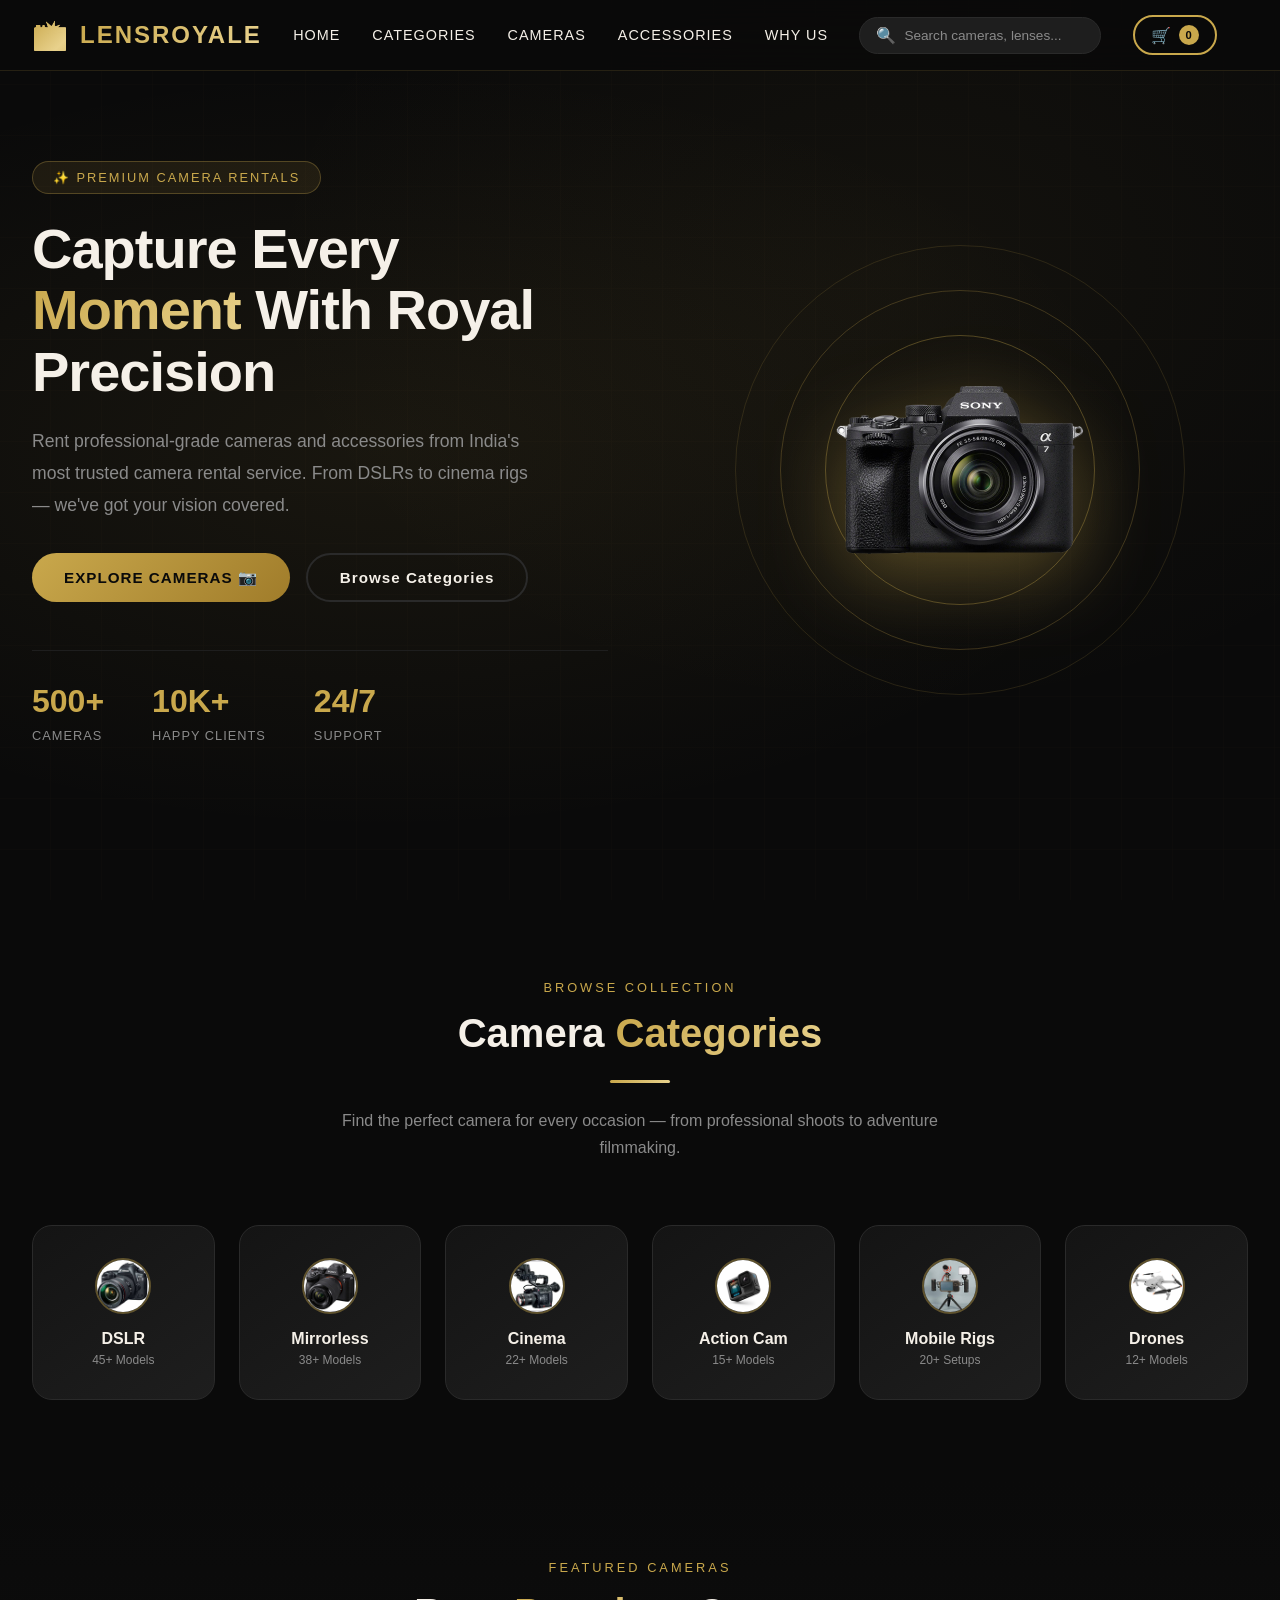
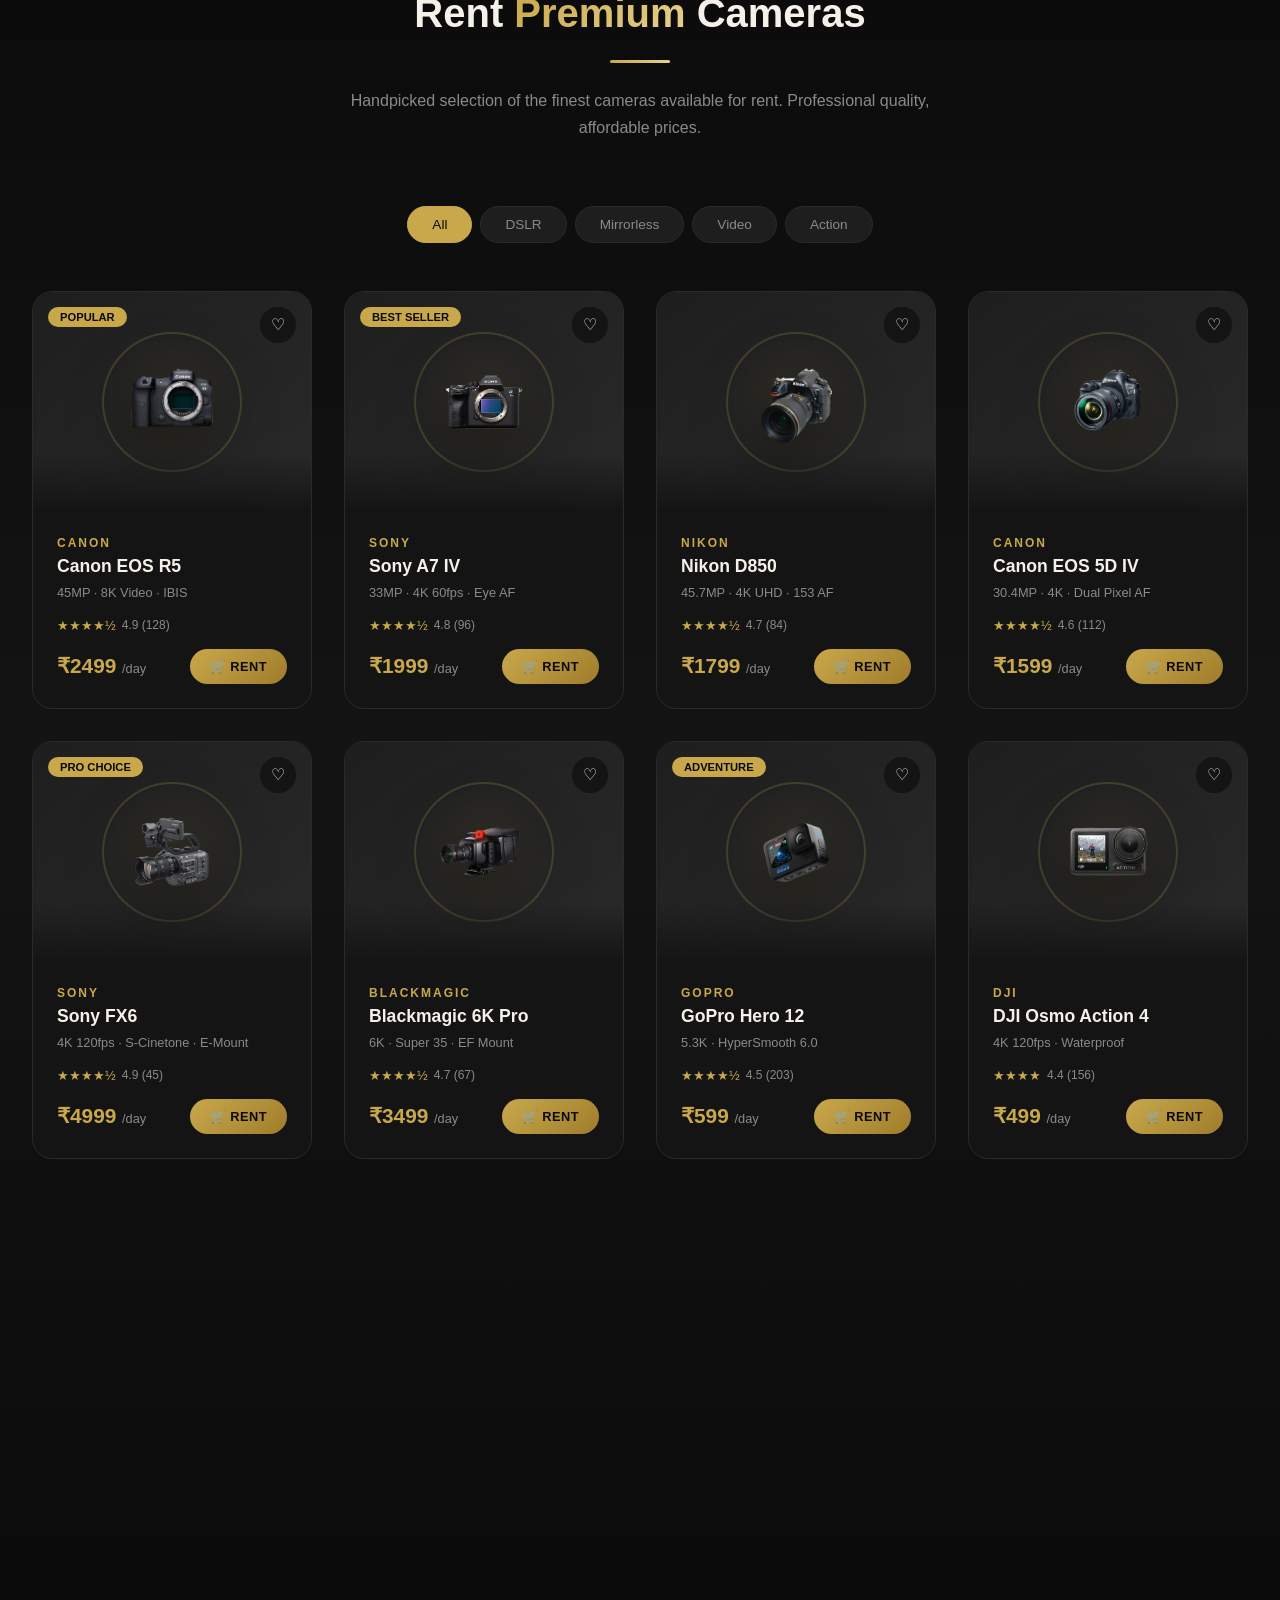
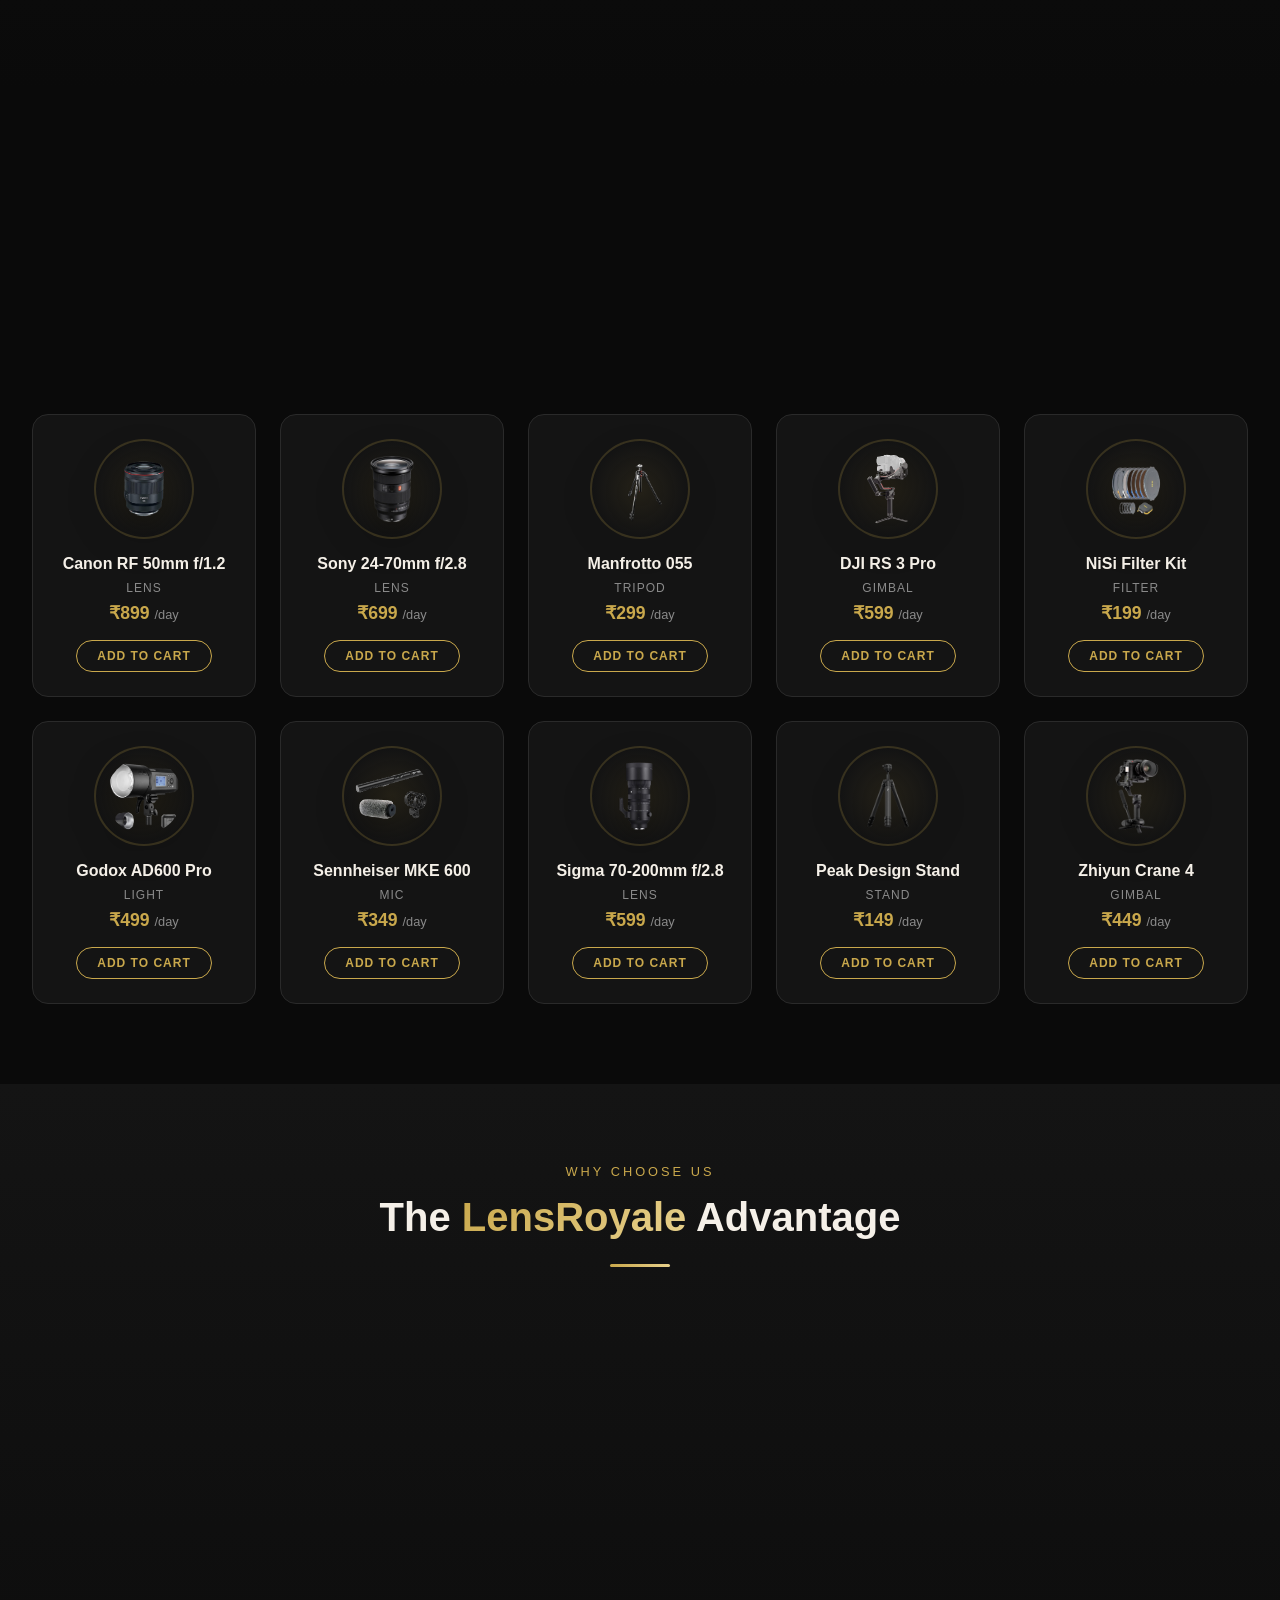
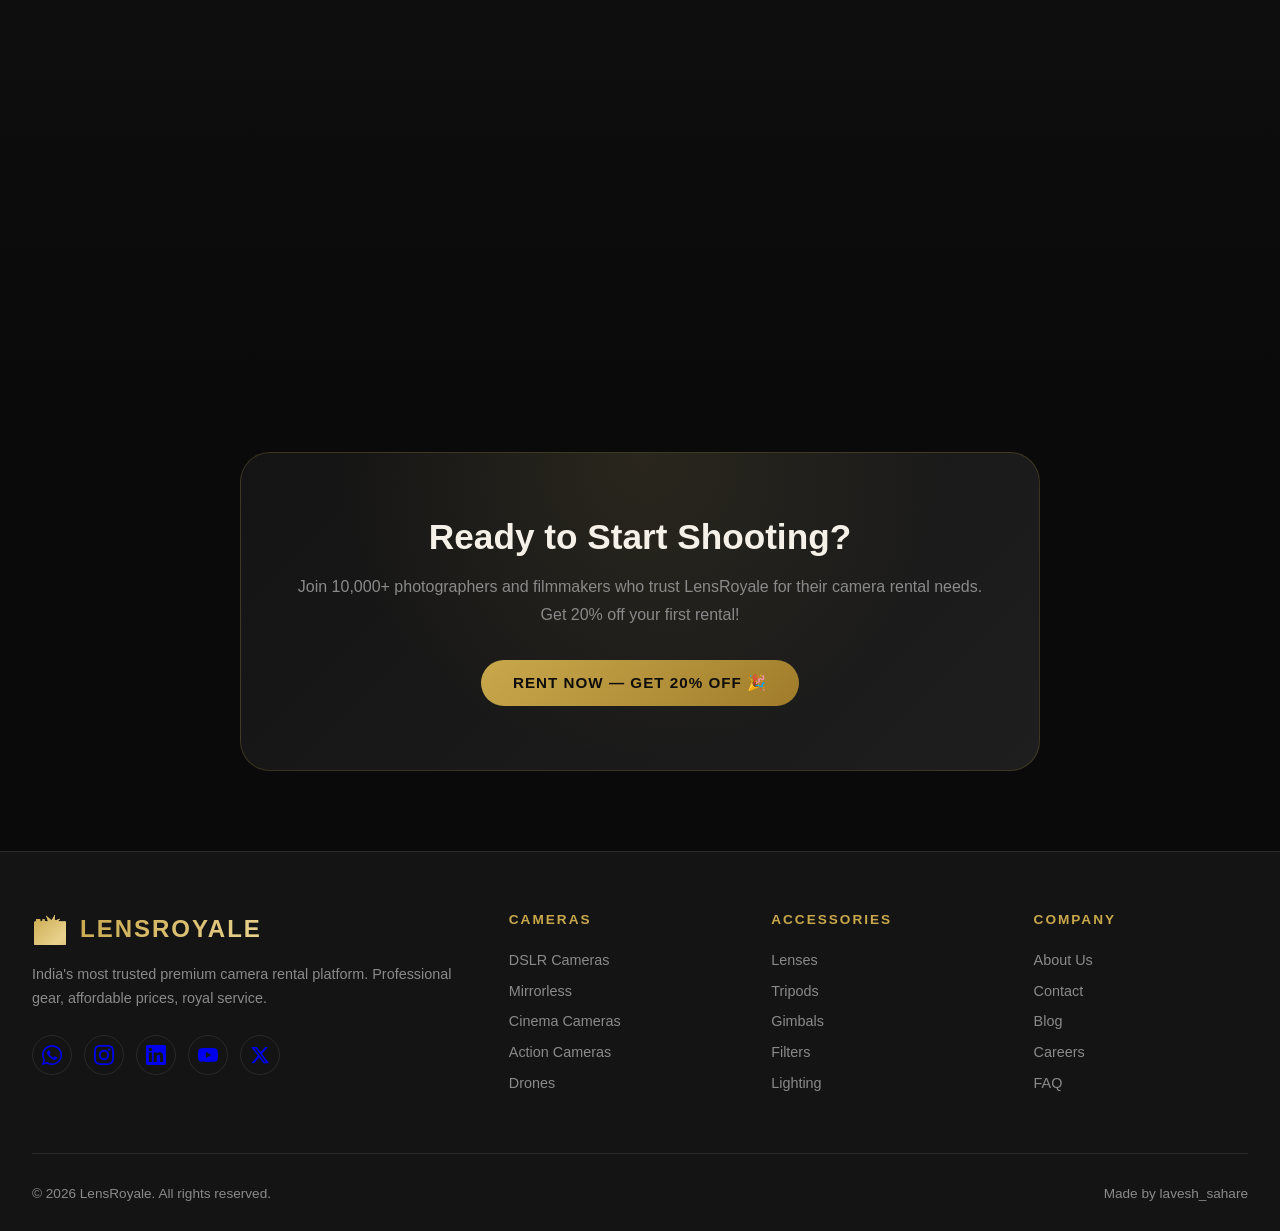
==== commit f770df32: "updated Html file" ====
--- a/index.html
+++ b/index.html
@@ -133,7 +133,7 @@
                     <div class="camera-ring"></div>
                     <div class="camera-ring"></div>
                     <div class="camera-ring"></div>
-                    <img src="/images/hero-camera.png" class="hero-img" alt="Premium Camera">
+                    <img src="./images/hero-camera.png" class="hero-img" alt="Premium Camera">
                 </div>
             </div>
         </div>
@@ -148,32 +148,32 @@
             <p>Find the perfect camera for every occasion — from professional shoots to adventure filmmaking.</p>
         </div>
         <div class="categories-grid">
-            <div class="category-card scroll-animate" style="transition-delay:0.1s"><img src="/images/dslr 1.jpg"
+            <div class="category-card scroll-animate" style="transition-delay:0.1s"><img src="./images/dslr 1.jpg"
                     class="category-icon" alt="DSLR">
                 <h3>DSLR</h3>
                 <p>45+ Models</p>
             </div>
-            <div class="category-card scroll-animate" style="transition-delay:0.2s"><img src="/images/mirrorless.jpg"
+            <div class="category-card scroll-animate" style="transition-delay:0.2s"><img src="./images/mirrorless.jpg"
                     class="category-icon" alt="Mirrorless">
                 <h3>Mirrorless</h3>
                 <p>38+ Models</p>
             </div>
-            <div class="category-card scroll-animate" style="transition-delay:0.3s"><img src="/images/cinema.jpg"
+            <div class="category-card scroll-animate" style="transition-delay:0.3s"><img src="./images/cinema.jpg"
                     class="category-icon" alt="Cinema">
                 <h3>Cinema</h3>
                 <p>22+ Models</p>
             </div>
-            <div class="category-card scroll-animate" style="transition-delay:0.4s"><img src="/images/action.jpg"
+            <div class="category-card scroll-animate" style="transition-delay:0.4s"><img src="./images/action.jpg"
                     class="category-icon" alt="Action Cam">
                 <h3>Action Cam</h3>
                 <p>15+ Models</p>
             </div>
-            <div class="category-card scroll-animate" style="transition-delay:0.5s"><img src="/images/mobile rigs.jpg"
+            <div class="category-card scroll-animate" style="transition-delay:0.5s"><img src="./images/mobile rigs.jpg"
                     class="category-icon" alt="Mobile Rigs">
                 <h3>Mobile Rigs</h3>
                 <p>20+ Setups</p>
             </div>
-            <div class="category-card scroll-animate" style="transition-delay:0.6s"><img src="/images/drone.jpg"
+            <div class="category-card scroll-animate" style="transition-delay:0.6s"><img src="./images/drone.jpg"
                     class="category-icon" alt="Drones">
                 <h3>Drones</h3>
                 <p>12+ Models</p>
@@ -332,7 +332,7 @@
         </div>
         <div class="footer-bottom">
             <p>© 2026 LensRoyale. All rights reserved.</p>
-            <p>Made with ❤️ for photographers</p>
+            <p>Made by lavesh_sahare </p>
         </div>
     </footer>
 
